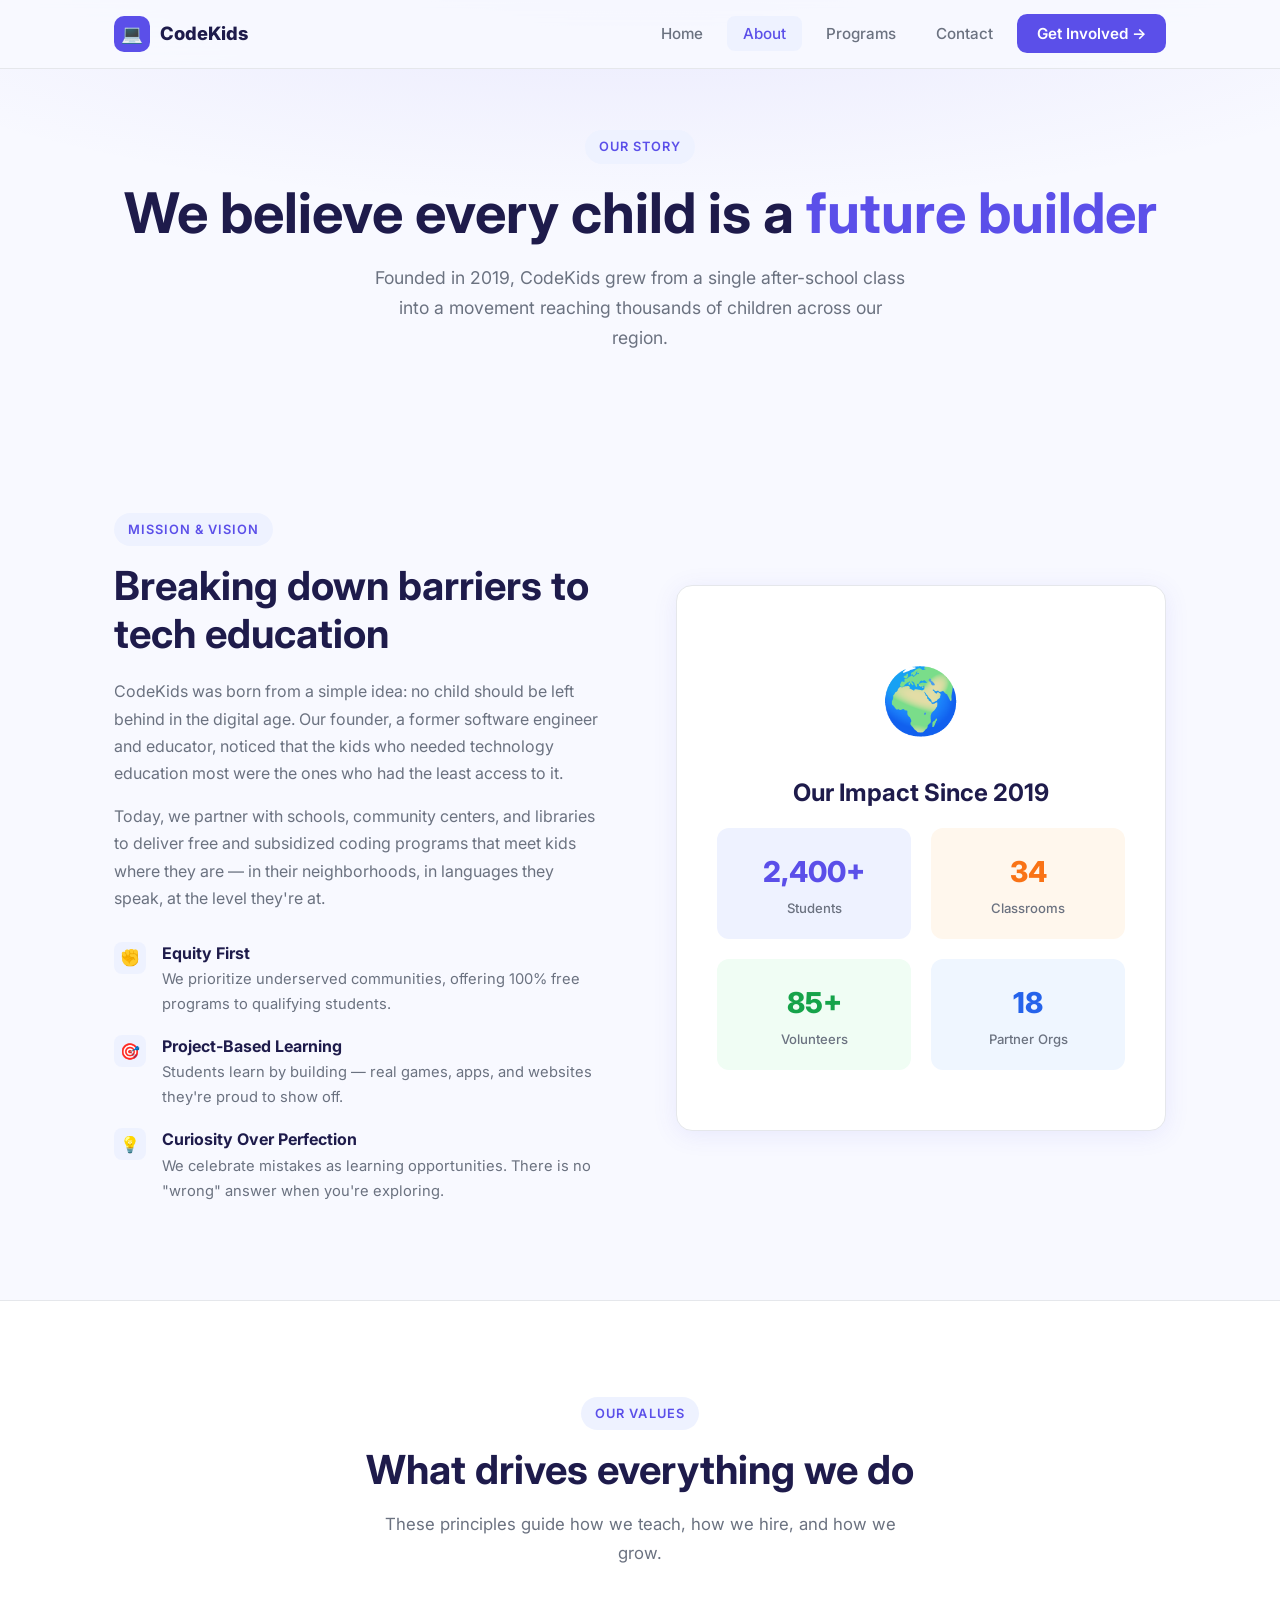
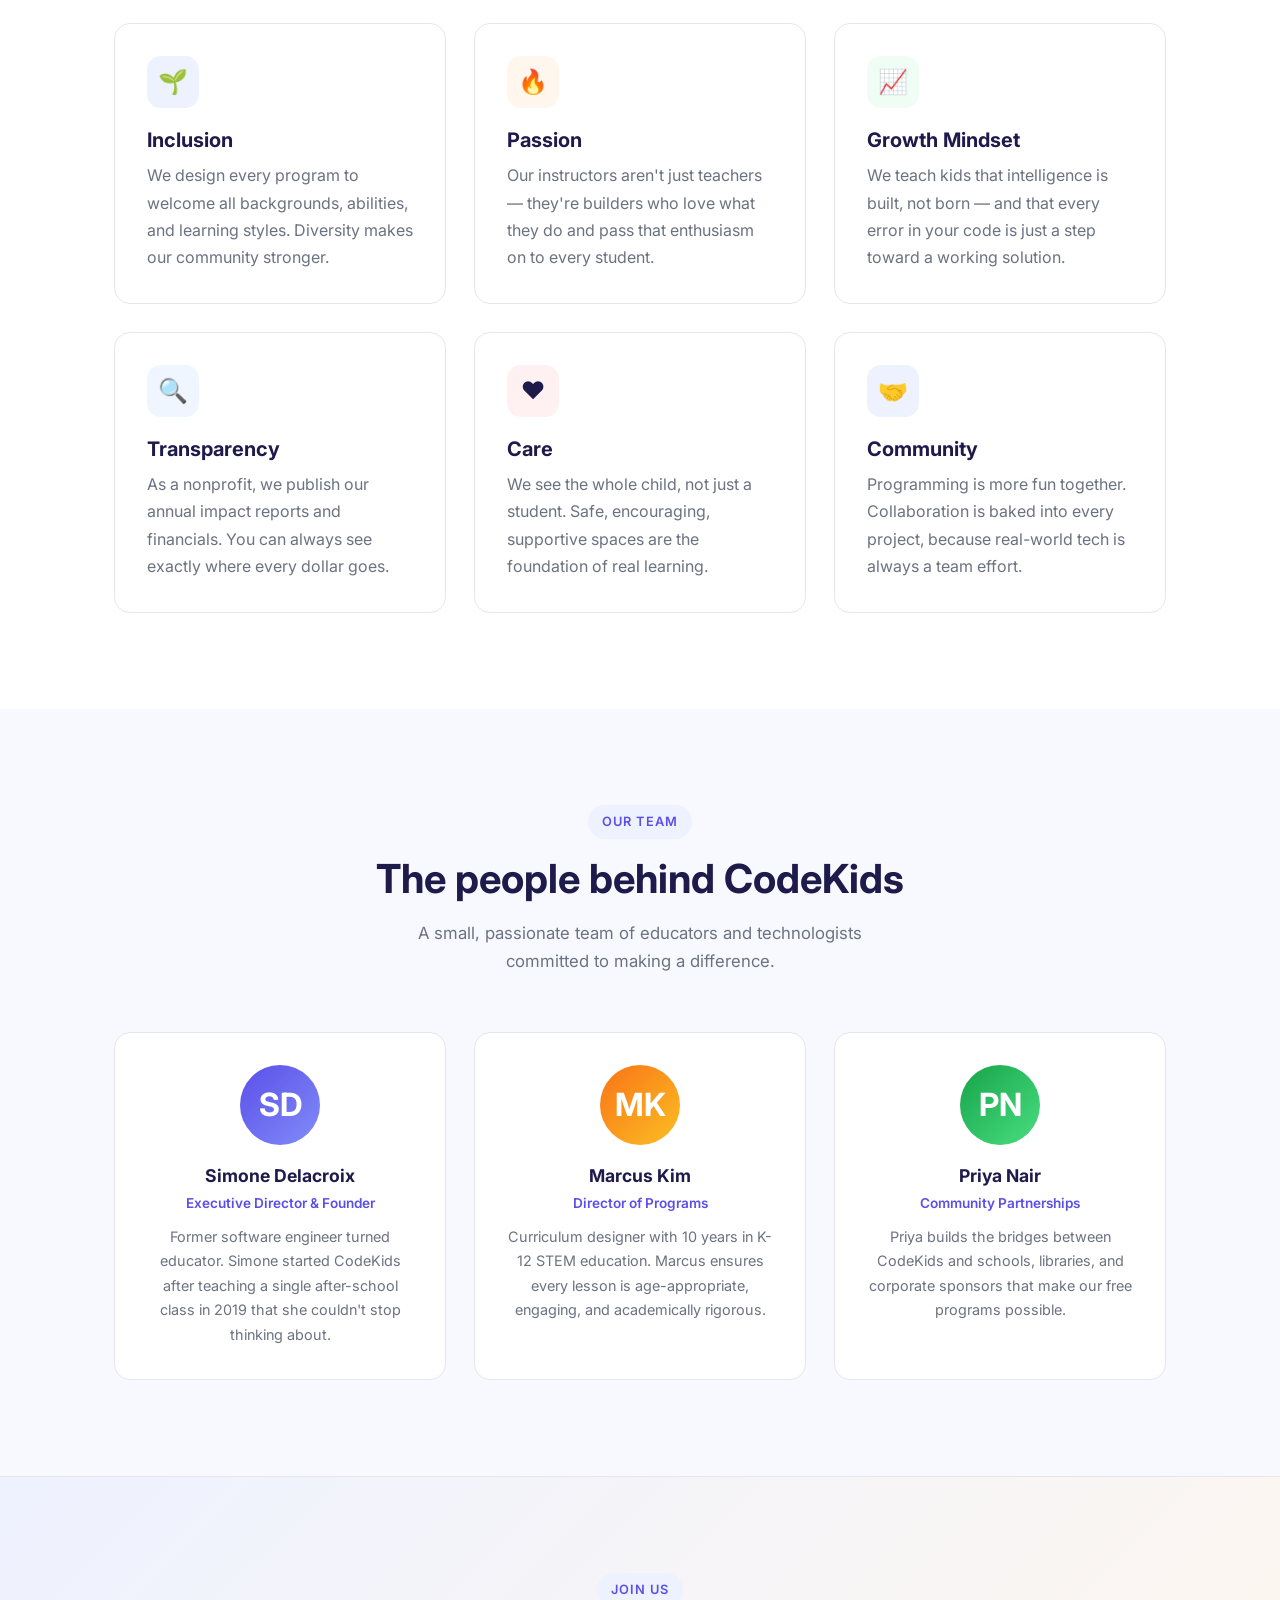
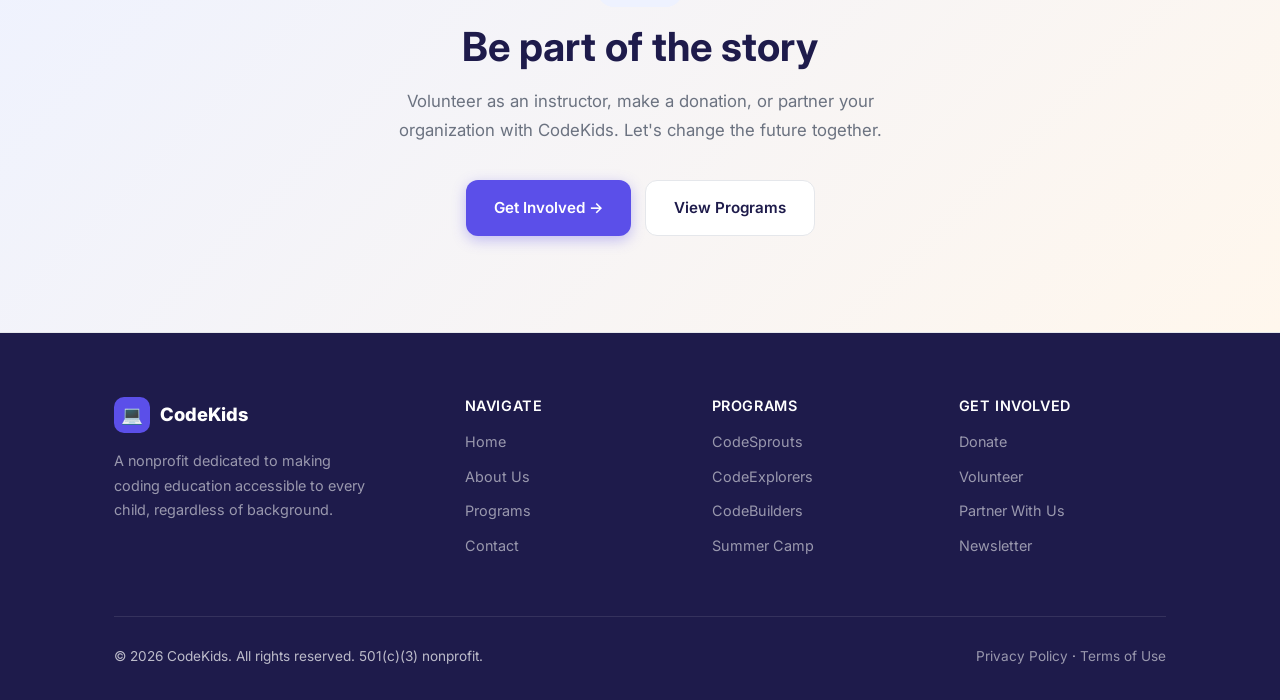
==== about.html @ 047ecfeb "basic site" ====
<!DOCTYPE html>
<html lang="en">
<head>
  <meta charset="UTF-8" />
  <meta name="viewport" content="width=device-width, initial-scale=1.0" />
  <title>About Us — CodeKids</title>
  <link rel="stylesheet" href="styles.css" />
  <link rel="preconnect" href="https://fonts.googleapis.com">
  <link href="https://fonts.googleapis.com/css2?family=Inter:wght@400;500;600;700;800&display=swap" rel="stylesheet">
</head>
<body>

  <!-- NAVBAR -->
  <nav id="navbar">
    <div class="container nav-inner">
      <a href="index.html" class="nav-logo">
        <div class="logo-icon">💻</div>
        CodeKids
      </a>
      <ul class="nav-links">
        <li><a href="index.html">Home</a></li>
        <li><a href="about.html" class="active">About</a></li>
        <li><a href="programs.html">Programs</a></li>
        <li><a href="contact.html">Contact</a></li>
        <li><a href="contact.html" class="nav-cta">Get Involved →</a></li>
      </ul>
      <div class="hamburger" id="hamburger" aria-label="Open menu">
        <span></span><span></span><span></span>
      </div>
    </div>
    <div class="mobile-menu" id="mobileMenu">
      <a href="index.html">Home</a>
      <a href="about.html">About</a>
      <a href="programs.html">Programs</a>
      <a href="contact.html">Contact</a>
      <a href="contact.html" class="nav-cta" style="margin-top:8px;">Get Involved →</a>
    </div>
  </nav>

  <!-- PAGE HERO -->
  <div class="page-hero">
    <div class="container">
      <span class="section-tag fade-in">Our Story</span>
      <h1 class="fade-in">We believe every child is a <span style="color:var(--primary)">future builder</span></h1>
      <p class="fade-in">Founded in 2019, CodeKids grew from a single after-school class into a movement reaching thousands of children across our region.</p>
    </div>
  </div>

  <!-- MISSION -->
  <section>
    <div class="container">
      <div class="mission-grid">
        <div class="mission-content fade-in">
          <span class="section-tag">Mission & Vision</span>
          <h2>Breaking down barriers to tech education</h2>
          <p>CodeKids was born from a simple idea: no child should be left behind in the digital age. Our founder, a former software engineer and educator, noticed that the kids who needed technology education most were the ones who had the least access to it.</p>
          <p>Today, we partner with schools, community centers, and libraries to deliver free and subsidized coding programs that meet kids where they are — in their neighborhoods, in languages they speak, at the level they're at.</p>
          <div class="value-list">
            <div class="value-item">
              <div class="value-dot">✊</div>
              <div>
                <strong>Equity First</strong>
                <p>We prioritize underserved communities, offering 100% free programs to qualifying students.</p>
              </div>
            </div>
            <div class="value-item">
              <div class="value-dot">🎯</div>
              <div>
                <strong>Project-Based Learning</strong>
                <p>Students learn by building — real games, apps, and websites they're proud to show off.</p>
              </div>
            </div>
            <div class="value-item">
              <div class="value-dot">💡</div>
              <div>
                <strong>Curiosity Over Perfection</strong>
                <p>We celebrate mistakes as learning opportunities. There is no "wrong" answer when you're exploring.</p>
              </div>
            </div>
          </div>
        </div>
        <div class="mission-visual fade-in">
          <div style="text-align:center; padding:20px 0;">
            <div style="font-size:4rem; margin-bottom:24px;">🌍</div>
            <h3 style="margin-bottom:20px; font-size:1.5rem;">Our Impact Since 2019</h3>
            <div style="display:grid; grid-template-columns:1fr 1fr; gap:20px; text-align:center;">
              <div style="background:var(--primary-light); border-radius:12px; padding:20px;">
                <div style="font-size:1.8rem; font-weight:800; color:var(--primary);">2,400+</div>
                <div style="font-size:0.82rem; color:var(--text-muted); font-weight:500;">Students</div>
              </div>
              <div style="background:var(--accent-light); border-radius:12px; padding:20px;">
                <div style="font-size:1.8rem; font-weight:800; color:var(--accent);">34</div>
                <div style="font-size:0.82rem; color:var(--text-muted); font-weight:500;">Classrooms</div>
              </div>
              <div style="background:#F0FDF4; border-radius:12px; padding:20px;">
                <div style="font-size:1.8rem; font-weight:800; color:#16A34A;">85+</div>
                <div style="font-size:0.82rem; color:var(--text-muted); font-weight:500;">Volunteers</div>
              </div>
              <div style="background:#EFF6FF; border-radius:12px; padding:20px;">
                <div style="font-size:1.8rem; font-weight:800; color:#2563EB;">18</div>
                <div style="font-size:0.82rem; color:var(--text-muted); font-weight:500;">Partner Orgs</div>
              </div>
            </div>
          </div>
        </div>
      </div>
    </div>
  </section>

  <!-- VALUES -->
  <section style="background: var(--white); border-top: 1px solid var(--border);">
    <div class="container">
      <div class="section-header fade-in">
        <span class="section-tag">Our Values</span>
        <h2>What drives everything we do</h2>
        <p>These principles guide how we teach, how we hire, and how we grow.</p>
      </div>
      <div class="grid-3">
        <div class="card fade-in">
          <div class="card-icon icon-purple">🌱</div>
          <h3>Inclusion</h3>
          <p>We design every program to welcome all backgrounds, abilities, and learning styles. Diversity makes our community stronger.</p>
        </div>
        <div class="card fade-in">
          <div class="card-icon icon-orange">🔥</div>
          <h3>Passion</h3>
          <p>Our instructors aren't just teachers — they're builders who love what they do and pass that enthusiasm on to every student.</p>
        </div>
        <div class="card fade-in">
          <div class="card-icon icon-green">📈</div>
          <h3>Growth Mindset</h3>
          <p>We teach kids that intelligence is built, not born — and that every error in your code is just a step toward a working solution.</p>
        </div>
        <div class="card fade-in">
          <div class="card-icon icon-blue">🔍</div>
          <h3>Transparency</h3>
          <p>As a nonprofit, we publish our annual impact reports and financials. You can always see exactly where every dollar goes.</p>
        </div>
        <div class="card fade-in">
          <div class="card-icon icon-pink">❤️</div>
          <h3>Care</h3>
          <p>We see the whole child, not just a student. Safe, encouraging, supportive spaces are the foundation of real learning.</p>
        </div>
        <div class="card fade-in">
          <div class="card-icon icon-purple">🤝</div>
          <h3>Community</h3>
          <p>Programming is more fun together. Collaboration is baked into every project, because real-world tech is always a team effort.</p>
        </div>
      </div>
    </div>
  </section>

  <!-- TEAM -->
  <section>
    <div class="container">
      <div class="section-header fade-in">
        <span class="section-tag">Our Team</span>
        <h2>The people behind CodeKids</h2>
        <p>A small, passionate team of educators and technologists committed to making a difference.</p>
      </div>
      <div class="team-grid">
        <div class="team-card fade-in">
          <div class="team-avatar" style="background: linear-gradient(135deg, #5B4FE9, #818CF8);">SD</div>
          <h3>Simone Delacroix</h3>
          <span class="role">Executive Director & Founder</span>
          <p>Former software engineer turned educator. Simone started CodeKids after teaching a single after-school class in 2019 that she couldn't stop thinking about.</p>
        </div>
        <div class="team-card fade-in">
          <div class="team-avatar" style="background: linear-gradient(135deg, #F97316, #FBBF24);">MK</div>
          <h3>Marcus Kim</h3>
          <span class="role">Director of Programs</span>
          <p>Curriculum designer with 10 years in K-12 STEM education. Marcus ensures every lesson is age-appropriate, engaging, and academically rigorous.</p>
        </div>
        <div class="team-card fade-in">
          <div class="team-avatar" style="background: linear-gradient(135deg, #16A34A, #4ADE80);">PN</div>
          <h3>Priya Nair</h3>
          <span class="role">Community Partnerships</span>
          <p>Priya builds the bridges between CodeKids and schools, libraries, and corporate sponsors that make our free programs possible.</p>
        </div>
      </div>
    </div>
  </section>

  <!-- CTA -->
  <section class="cta-section">
    <div class="container fade-in">
      <span class="section-tag">Join Us</span>
      <h2>Be part of the story</h2>
      <p>Volunteer as an instructor, make a donation, or partner your organization with CodeKids. Let's change the future together.</p>
      <div class="hero-actions">
        <a href="contact.html" class="btn btn-primary">Get Involved →</a>
        <a href="programs.html" class="btn btn-outline">View Programs</a>
      </div>
    </div>
  </section>

  <!-- FOOTER -->
  <footer>
    <div class="container">
      <div class="footer-grid">
        <div class="footer-brand">
          <div class="nav-logo">
            <div class="logo-icon">💻</div>
            CodeKids
          </div>
          <p>A nonprofit dedicated to making coding education accessible to every child, regardless of background.</p>
        </div>
        <div class="footer-col">
          <h4>Navigate</h4>
          <a href="index.html">Home</a>
          <a href="about.html">About Us</a>
          <a href="programs.html">Programs</a>
          <a href="contact.html">Contact</a>
        </div>
        <div class="footer-col">
          <h4>Programs</h4>
          <a href="programs.html">CodeSprouts</a>
          <a href="programs.html">CodeExplorers</a>
          <a href="programs.html">CodeBuilders</a>
          <a href="programs.html">Summer Camp</a>
        </div>
        <div class="footer-col">
          <h4>Get Involved</h4>
          <a href="contact.html">Donate</a>
          <a href="contact.html">Volunteer</a>
          <a href="contact.html">Partner With Us</a>
          <a href="contact.html">Newsletter</a>
        </div>
      </div>
      <div class="footer-bottom">
        <span>© 2026 CodeKids. All rights reserved. 501(c)(3) nonprofit.</span>
        <span><a href="#">Privacy Policy</a> · <a href="#">Terms of Use</a></span>
      </div>
    </div>
  </footer>

  <script src="script.js"></script>
</body>
</html>
---- styles.css ----
/* ===== RESET & BASE ===== */
*, *::before, *::after {
  box-sizing: border-box;
  margin: 0;
  padding: 0;
}

:root {
  --primary: #5B4FE9;
  --primary-dark: #4338CA;
  --primary-light: #EEF2FF;
  --accent: #F97316;
  --accent-light: #FFF7ED;
  --text: #1E1B4B;
  --text-muted: #6B7280;
  --bg: #F8F9FF;
  --white: #ffffff;
  --border: #E5E7EB;
  --shadow: 0 4px 24px rgba(91, 79, 233, 0.10);
  --shadow-hover: 0 8px 36px rgba(91, 79, 233, 0.18);
  --radius: 16px;
  --radius-sm: 8px;
  --transition: 0.25s ease;
}

html {
  scroll-behavior: smooth;
}

body {
  font-family: 'Inter', 'Segoe UI', system-ui, sans-serif;
  background: var(--bg);
  color: var(--text);
  line-height: 1.7;
  font-size: 16px;
}

a {
  color: inherit;
  text-decoration: none;
}

img {
  max-width: 100%;
  display: block;
}

ul {
  list-style: none;
}

/* ===== TYPOGRAPHY ===== */
h1, h2, h3, h4 {
  line-height: 1.2;
  font-weight: 700;
  color: var(--text);
}

h1 { font-size: clamp(2rem, 5vw, 3.5rem); }
h2 { font-size: clamp(1.6rem, 3.5vw, 2.5rem); }
h3 { font-size: 1.25rem; }

p { color: var(--text-muted); }

.section-tag {
  display: inline-block;
  background: var(--primary-light);
  color: var(--primary);
  font-size: 0.8rem;
  font-weight: 600;
  letter-spacing: 0.08em;
  text-transform: uppercase;
  padding: 6px 14px;
  border-radius: 100px;
  margin-bottom: 16px;
}

/* ===== LAYOUT ===== */
.container {
  max-width: 1100px;
  margin: 0 auto;
  padding: 0 24px;
}

section {
  padding: 96px 0;
}

/* ===== NAVBAR ===== */
nav {
  position: fixed;
  top: 0;
  left: 0;
  right: 0;
  z-index: 1000;
  background: rgba(248, 249, 255, 0.85);
  backdrop-filter: blur(16px);
  border-bottom: 1px solid var(--border);
  transition: background var(--transition), box-shadow var(--transition);
}

nav.scrolled {
  background: rgba(255, 255, 255, 0.96);
  box-shadow: 0 2px 16px rgba(0,0,0,0.07);
}

.nav-inner {
  display: flex;
  align-items: center;
  justify-content: space-between;
  height: 68px;
}

.nav-logo {
  display: flex;
  align-items: center;
  gap: 10px;
  font-weight: 800;
  font-size: 1.15rem;
  color: var(--text);
}

.nav-logo .logo-icon {
  width: 36px;
  height: 36px;
  background: var(--primary);
  border-radius: 10px;
  display: flex;
  align-items: center;
  justify-content: center;
  font-size: 1.1rem;
}

.nav-links {
  display: flex;
  align-items: center;
  gap: 8px;
}

.nav-links a {
  padding: 8px 16px;
  border-radius: 8px;
  font-weight: 500;
  font-size: 0.95rem;
  color: var(--text-muted);
  transition: color var(--transition), background var(--transition);
}

.nav-links a:hover,
.nav-links a.active {
  color: var(--primary);
  background: var(--primary-light);
}

.nav-cta {
  background: var(--primary) !important;
  color: var(--white) !important;
  padding: 10px 20px !important;
  border-radius: 10px !important;
  font-weight: 600 !important;
  transition: background var(--transition), transform var(--transition), box-shadow var(--transition) !important;
}

.nav-cta:hover {
  background: var(--primary-dark) !important;
  transform: translateY(-1px);
  box-shadow: 0 4px 14px rgba(91, 79, 233, 0.35) !important;
}

/* Hamburger */
.hamburger {
  display: none;
  flex-direction: column;
  gap: 5px;
  cursor: pointer;
  padding: 8px;
  border-radius: 8px;
  transition: background var(--transition);
}

.hamburger:hover { background: var(--primary-light); }

.hamburger span {
  display: block;
  width: 22px;
  height: 2px;
  background: var(--text);
  border-radius: 2px;
  transition: all var(--transition);
}

.hamburger.open span:nth-child(1) { transform: translateY(7px) rotate(45deg); }
.hamburger.open span:nth-child(2) { opacity: 0; }
.hamburger.open span:nth-child(3) { transform: translateY(-7px) rotate(-45deg); }

/* Mobile menu */
.mobile-menu {
  display: none;
  flex-direction: column;
  gap: 4px;
  padding: 12px 24px 20px;
  border-top: 1px solid var(--border);
  background: var(--white);
}

.mobile-menu.open { display: flex; }

.mobile-menu a {
  padding: 12px 16px;
  border-radius: 8px;
  font-weight: 500;
  color: var(--text-muted);
  transition: color var(--transition), background var(--transition);
}

.mobile-menu a:hover { color: var(--primary); background: var(--primary-light); }

/* ===== HERO ===== */
.hero {
  padding-top: 140px;
  padding-bottom: 96px;
  text-align: center;
  position: relative;
  overflow: hidden;
}

.hero::before {
  content: '';
  position: absolute;
  inset: 0;
  background: radial-gradient(ellipse 80% 60% at 50% -10%, rgba(91, 79, 233, 0.12), transparent);
  pointer-events: none;
}

.hero-badge {
  display: inline-flex;
  align-items: center;
  gap: 8px;
  background: var(--primary-light);
  color: var(--primary);
  font-size: 0.85rem;
  font-weight: 600;
  padding: 8px 16px;
  border-radius: 100px;
  margin-bottom: 28px;
  border: 1px solid rgba(91, 79, 233, 0.18);
}

.hero h1 {
  max-width: 780px;
  margin: 0 auto 24px;
}

.hero h1 span {
  color: var(--primary);
  position: relative;
}

.hero p {
  max-width: 560px;
  margin: 0 auto 40px;
  font-size: 1.15rem;
}

.hero-actions {
  display: flex;
  gap: 14px;
  justify-content: center;
  flex-wrap: wrap;
}

.hero-image {
  margin-top: 72px;
  background: var(--white);
  border-radius: 24px;
  box-shadow: var(--shadow);
  border: 1px solid var(--border);
  padding: 32px;
  max-width: 800px;
  margin-left: auto;
  margin-right: auto;
}

.code-window {
  background: #1E1B4B;
  border-radius: 12px;
  overflow: hidden;
}

.code-window-bar {
  display: flex;
  align-items: center;
  gap: 8px;
  padding: 12px 16px;
  background: #2D2A5E;
}

.code-window-bar span {
  width: 12px;
  height: 12px;
  border-radius: 50%;
}

.dot-red   { background: #FF5F57; }
.dot-yellow { background: #FEBC2E; }
.dot-green  { background: #28C840; }

.code-body {
  padding: 24px;
  font-family: 'Fira Code', 'Cascadia Code', monospace;
  font-size: 0.9rem;
  line-height: 1.8;
  text-align: left;
  color: #A5B4FC;
}

.code-body .kw   { color: #F97316; }
.code-body .fn   { color: #60CDFF; }
.code-body .str  { color: #86EFAC; }
.code-body .cmt  { color: #6B7280; font-style: italic; }
.code-body .num  { color: #F0ABFC; }

/* ===== BUTTONS ===== */
.btn {
  display: inline-flex;
  align-items: center;
  gap: 8px;
  padding: 14px 28px;
  border-radius: 12px;
  font-weight: 600;
  font-size: 0.95rem;
  cursor: pointer;
  transition: all var(--transition);
  border: none;
}

.btn-primary {
  background: var(--primary);
  color: var(--white);
  box-shadow: 0 4px 14px rgba(91, 79, 233, 0.35);
}

.btn-primary:hover {
  background: var(--primary-dark);
  transform: translateY(-2px);
  box-shadow: 0 6px 20px rgba(91, 79, 233, 0.45);
}

.btn-outline {
  background: var(--white);
  color: var(--text);
  border: 1.5px solid var(--border);
}

.btn-outline:hover {
  border-color: var(--primary);
  color: var(--primary);
  transform: translateY(-2px);
}

.btn-accent {
  background: var(--accent);
  color: var(--white);
  box-shadow: 0 4px 14px rgba(249, 115, 22, 0.35);
}

.btn-accent:hover {
  background: #ea6c0e;
  transform: translateY(-2px);
}

/* ===== STATS ===== */
.stats {
  padding: 48px 0;
  background: var(--white);
  border-top: 1px solid var(--border);
  border-bottom: 1px solid var(--border);
}

.stats-grid {
  display: grid;
  grid-template-columns: repeat(4, 1fr);
  gap: 24px;
  text-align: center;
}

.stat-item h3 {
  font-size: 2.2rem;
  color: var(--primary);
  margin-bottom: 6px;
}

.stat-item p {
  font-size: 0.9rem;
  font-weight: 500;
  color: var(--text-muted);
}

/* ===== CARDS ===== */
.card {
  background: var(--white);
  border-radius: var(--radius);
  border: 1px solid var(--border);
  padding: 32px;
  transition: transform var(--transition), box-shadow var(--transition);
}

.card:hover {
  transform: translateY(-6px);
  box-shadow: var(--shadow-hover);
}

.card-icon {
  width: 52px;
  height: 52px;
  border-radius: 14px;
  display: flex;
  align-items: center;
  justify-content: center;
  font-size: 1.5rem;
  margin-bottom: 20px;
}

.icon-purple { background: var(--primary-light); }
.icon-orange { background: var(--accent-light); }
.icon-green  { background: #F0FDF4; }
.icon-blue   { background: #EFF6FF; }
.icon-pink   { background: #FFF1F2; }

.card h3 { margin-bottom: 10px; }

/* ===== SECTION HEADERS ===== */
.section-header {
  text-align: center;
  margin-bottom: 56px;
}

.section-header h2 { margin-bottom: 16px; }
.section-header p {
  max-width: 520px;
  margin: 0 auto;
  font-size: 1.05rem;
}

/* ===== GRID LAYOUTS ===== */
.grid-3 {
  display: grid;
  grid-template-columns: repeat(3, 1fr);
  gap: 28px;
}

.grid-2 {
  display: grid;
  grid-template-columns: repeat(2, 1fr);
  gap: 28px;
}

/* ===== PROGRAMS PREVIEW ===== */
.program-card {
  background: var(--white);
  border-radius: var(--radius);
  border: 1px solid var(--border);
  overflow: hidden;
  transition: transform var(--transition), box-shadow var(--transition);
}

.program-card:hover {
  transform: translateY(-6px);
  box-shadow: var(--shadow-hover);
}

.program-card-header {
  padding: 28px 28px 0;
  display: flex;
  align-items: center;
  gap: 16px;
}

.program-card-body {
  padding: 20px 28px 28px;
}

.program-card-body h3 { margin-bottom: 8px; }

.age-badge {
  display: inline-block;
  background: var(--primary-light);
  color: var(--primary);
  font-size: 0.78rem;
  font-weight: 600;
  padding: 4px 12px;
  border-radius: 100px;
  margin-top: 16px;
}

/* ===== TESTIMONIALS ===== */
.testimonials { background: var(--primary); }
.testimonials .section-tag {
  background: rgba(255,255,255,0.15);
  color: #fff;
}
.testimonials .section-header h2,
.testimonials .section-header p { color: #fff; }
.testimonials .section-header p { color: rgba(255,255,255,0.7); }

.testimonial-card {
  background: rgba(255,255,255,0.1);
  border-radius: var(--radius);
  border: 1px solid rgba(255,255,255,0.15);
  padding: 32px;
  backdrop-filter: blur(8px);
}

.testimonial-stars {
  color: #FBBF24;
  font-size: 1rem;
  margin-bottom: 16px;
  letter-spacing: 2px;
}

.testimonial-card p {
  color: rgba(255,255,255,0.85);
  font-size: 1rem;
  font-style: italic;
  margin-bottom: 20px;
}

.testimonial-author {
  display: flex;
  align-items: center;
  gap: 12px;
}

.avatar {
  width: 44px;
  height: 44px;
  border-radius: 50%;
  display: flex;
  align-items: center;
  justify-content: center;
  font-weight: 700;
  font-size: 0.9rem;
  color: var(--white);
}

.testimonial-author-info strong {
  display: block;
  color: var(--white);
  font-size: 0.95rem;
}

.testimonial-author-info span {
  color: rgba(255,255,255,0.6);
  font-size: 0.82rem;
}

/* ===== CTA SECTION ===== */
.cta-section {
  background: linear-gradient(135deg, #EEF2FF 0%, #FFF7ED 100%);
  border-top: 1px solid var(--border);
  border-bottom: 1px solid var(--border);
  text-align: center;
}

.cta-section h2 { margin-bottom: 16px; }
.cta-section p { margin-bottom: 36px; font-size: 1.05rem; max-width: 500px; margin-left: auto; margin-right: auto; }

/* ===== PAGE HERO (inner pages) ===== */
.page-hero {
  padding-top: 130px;
  padding-bottom: 64px;
  text-align: center;
  position: relative;
  overflow: hidden;
}

.page-hero::before {
  content: '';
  position: absolute;
  inset: 0;
  background: radial-gradient(ellipse 70% 60% at 50% -10%, rgba(91, 79, 233, 0.1), transparent);
  pointer-events: none;
}

.page-hero h1 { margin-bottom: 16px; }
.page-hero p { max-width: 540px; margin: 0 auto; font-size: 1.1rem; }

/* ===== ABOUT PAGE ===== */
.mission-grid {
  display: grid;
  grid-template-columns: 1fr 1fr;
  gap: 72px;
  align-items: center;
}

.mission-content h2 { margin-bottom: 20px; }
.mission-content p { margin-bottom: 16px; }

.mission-visual {
  background: var(--white);
  border-radius: var(--radius);
  border: 1px solid var(--border);
  padding: 40px;
  box-shadow: var(--shadow);
}

.value-list { margin-top: 28px; display: flex; flex-direction: column; gap: 16px; }

.value-item {
  display: flex;
  gap: 16px;
  align-items: flex-start;
}

.value-dot {
  width: 32px;
  height: 32px;
  background: var(--primary-light);
  color: var(--primary);
  border-radius: 8px;
  display: flex;
  align-items: center;
  justify-content: center;
  font-size: 1rem;
  flex-shrink: 0;
  margin-top: 2px;
}

.value-item p { margin: 0; font-size: 0.92rem; }

.team-grid {
  display: grid;
  grid-template-columns: repeat(3, 1fr);
  gap: 28px;
}

.team-card {
  background: var(--white);
  border-radius: var(--radius);
  border: 1px solid var(--border);
  padding: 32px;
  text-align: center;
  transition: transform var(--transition), box-shadow var(--transition);
}

.team-card:hover {
  transform: translateY(-6px);
  box-shadow: var(--shadow-hover);
}

.team-avatar {
  width: 80px;
  height: 80px;
  border-radius: 50%;
  margin: 0 auto 20px;
  display: flex;
  align-items: center;
  justify-content: center;
  font-size: 2rem;
  font-weight: 700;
  color: var(--white);
}

.team-card h3 { font-size: 1.1rem; margin-bottom: 6px; }
.team-card .role {
  color: var(--primary);
  font-size: 0.85rem;
  font-weight: 600;
  margin-bottom: 10px;
  display: block;
}
.team-card p { font-size: 0.9rem; }

/* ===== PROGRAMS PAGE ===== */
.programs-grid {
  display: grid;
  grid-template-columns: repeat(2, 1fr);
  gap: 28px;
}

.full-program-card {
  background: var(--white);
  border-radius: var(--radius);
  border: 1px solid var(--border);
  padding: 36px;
  transition: transform var(--transition), box-shadow var(--transition);
}

.full-program-card:hover {
  transform: translateY(-4px);
  box-shadow: var(--shadow-hover);
}

.full-program-card .program-top {
  display: flex;
  align-items: center;
  gap: 16px;
  margin-bottom: 20px;
}

.full-program-card h3 { font-size: 1.3rem; margin-bottom: 10px; }

.program-meta {
  display: flex;
  gap: 12px;
  flex-wrap: wrap;
  margin-top: 20px;
}

.meta-badge {
  display: inline-flex;
  align-items: center;
  gap: 6px;
  background: var(--bg);
  border: 1px solid var(--border);
  font-size: 0.8rem;
  font-weight: 500;
  padding: 5px 12px;
  border-radius: 8px;
  color: var(--text-muted);
}

.skills-list {
  margin-top: 20px;
  display: flex;
  flex-wrap: wrap;
  gap: 8px;
}

.skill-tag {
  background: var(--primary-light);
  color: var(--primary);
  font-size: 0.78rem;
  font-weight: 600;
  padding: 4px 12px;
  border-radius: 6px;
}

/* ===== CONTACT PAGE ===== */
.contact-grid {
  display: grid;
  grid-template-columns: 1fr 1.5fr;
  gap: 56px;
  align-items: start;
}

.contact-info h2 { margin-bottom: 16px; }
.contact-info > p { margin-bottom: 36px; }

.contact-item {
  display: flex;
  gap: 16px;
  margin-bottom: 24px;
  align-items: flex-start;
}

.contact-icon {
  width: 44px;
  height: 44px;
  background: var(--primary-light);
  color: var(--primary);
  border-radius: 12px;
  display: flex;
  align-items: center;
  justify-content: center;
  font-size: 1.1rem;
  flex-shrink: 0;
}

.contact-item strong {
  display: block;
  font-size: 0.9rem;
  margin-bottom: 3px;
}

.contact-item span {
  color: var(--text-muted);
  font-size: 0.9rem;
}

/* Form */
.contact-form-wrap {
  background: var(--white);
  border-radius: var(--radius);
  border: 1px solid var(--border);
  padding: 40px;
  box-shadow: var(--shadow);
}

.contact-form-wrap h3 { margin-bottom: 28px; }

.form-group {
  margin-bottom: 20px;
}

.form-group label {
  display: block;
  font-weight: 600;
  font-size: 0.88rem;
  color: var(--text);
  margin-bottom: 8px;
}

.form-group input,
.form-group select,
.form-group textarea {
  width: 100%;
  padding: 12px 16px;
  border: 1.5px solid var(--border);
  border-radius: 10px;
  font-size: 0.95rem;
  font-family: inherit;
  color: var(--text);
  background: var(--bg);
  transition: border-color var(--transition), box-shadow var(--transition);
  outline: none;
}

.form-group input:focus,
.form-group select:focus,
.form-group textarea:focus {
  border-color: var(--primary);
  box-shadow: 0 0 0 3px rgba(91, 79, 233, 0.12);
  background: var(--white);
}

.form-group textarea {
  resize: vertical;
  min-height: 130px;
}

.form-row {
  display: grid;
  grid-template-columns: 1fr 1fr;
  gap: 16px;
}

.form-success {
  display: none;
  text-align: center;
  padding: 32px;
}

.form-success .success-icon {
  font-size: 3rem;
  margin-bottom: 16px;
}

.form-success h3 { color: var(--text); margin-bottom: 10px; }

/* ===== FOOTER ===== */
footer {
  background: var(--text);
  color: rgba(255,255,255,0.7);
  padding: 64px 0 32px;
}

.footer-grid {
  display: grid;
  grid-template-columns: 1.5fr 1fr 1fr 1fr;
  gap: 40px;
  margin-bottom: 48px;
}

.footer-brand .nav-logo {
  color: var(--white);
  margin-bottom: 16px;
}

.footer-brand p {
  color: rgba(255,255,255,0.55);
  font-size: 0.9rem;
  max-width: 260px;
}

.footer-col h4 {
  color: var(--white);
  font-size: 0.9rem;
  font-weight: 600;
  margin-bottom: 16px;
  letter-spacing: 0.04em;
  text-transform: uppercase;
}

.footer-col a {
  display: block;
  color: rgba(255,255,255,0.55);
  font-size: 0.9rem;
  margin-bottom: 10px;
  transition: color var(--transition);
}

.footer-col a:hover { color: white; }

.footer-bottom {
  border-top: 1px solid rgba(255,255,255,0.1);
  padding-top: 28px;
  display: flex;
  justify-content: space-between;
  align-items: center;
  font-size: 0.85rem;
}

.footer-bottom a { color: rgba(255,255,255,0.55); }
.footer-bottom a:hover { color: white; }

/* ===== ANIMATIONS ===== */
.fade-in {
  opacity: 0;
  transform: translateY(28px);
  transition: opacity 0.6s ease, transform 0.6s ease;
}

.fade-in.visible {
  opacity: 1;
  transform: translateY(0);
}

/* ===== RESPONSIVE ===== */
@media (max-width: 900px) {
  .grid-3, .stats-grid, .team-grid { grid-template-columns: repeat(2, 1fr); }
  .programs-grid { grid-template-columns: 1fr; }
  .footer-grid { grid-template-columns: 1fr 1fr; }
  .mission-grid { grid-template-columns: 1fr; gap: 40px; }
  .contact-grid { grid-template-columns: 1fr; gap: 40px; }
}

@media (max-width: 640px) {
  .nav-links { display: none; }
  .hamburger { display: flex; }
  .grid-3, .grid-2, .stats-grid, .team-grid { grid-template-columns: 1fr; }
  .footer-grid { grid-template-columns: 1fr; }
  .form-row { grid-template-columns: 1fr; }
  section { padding: 64px 0; }
}
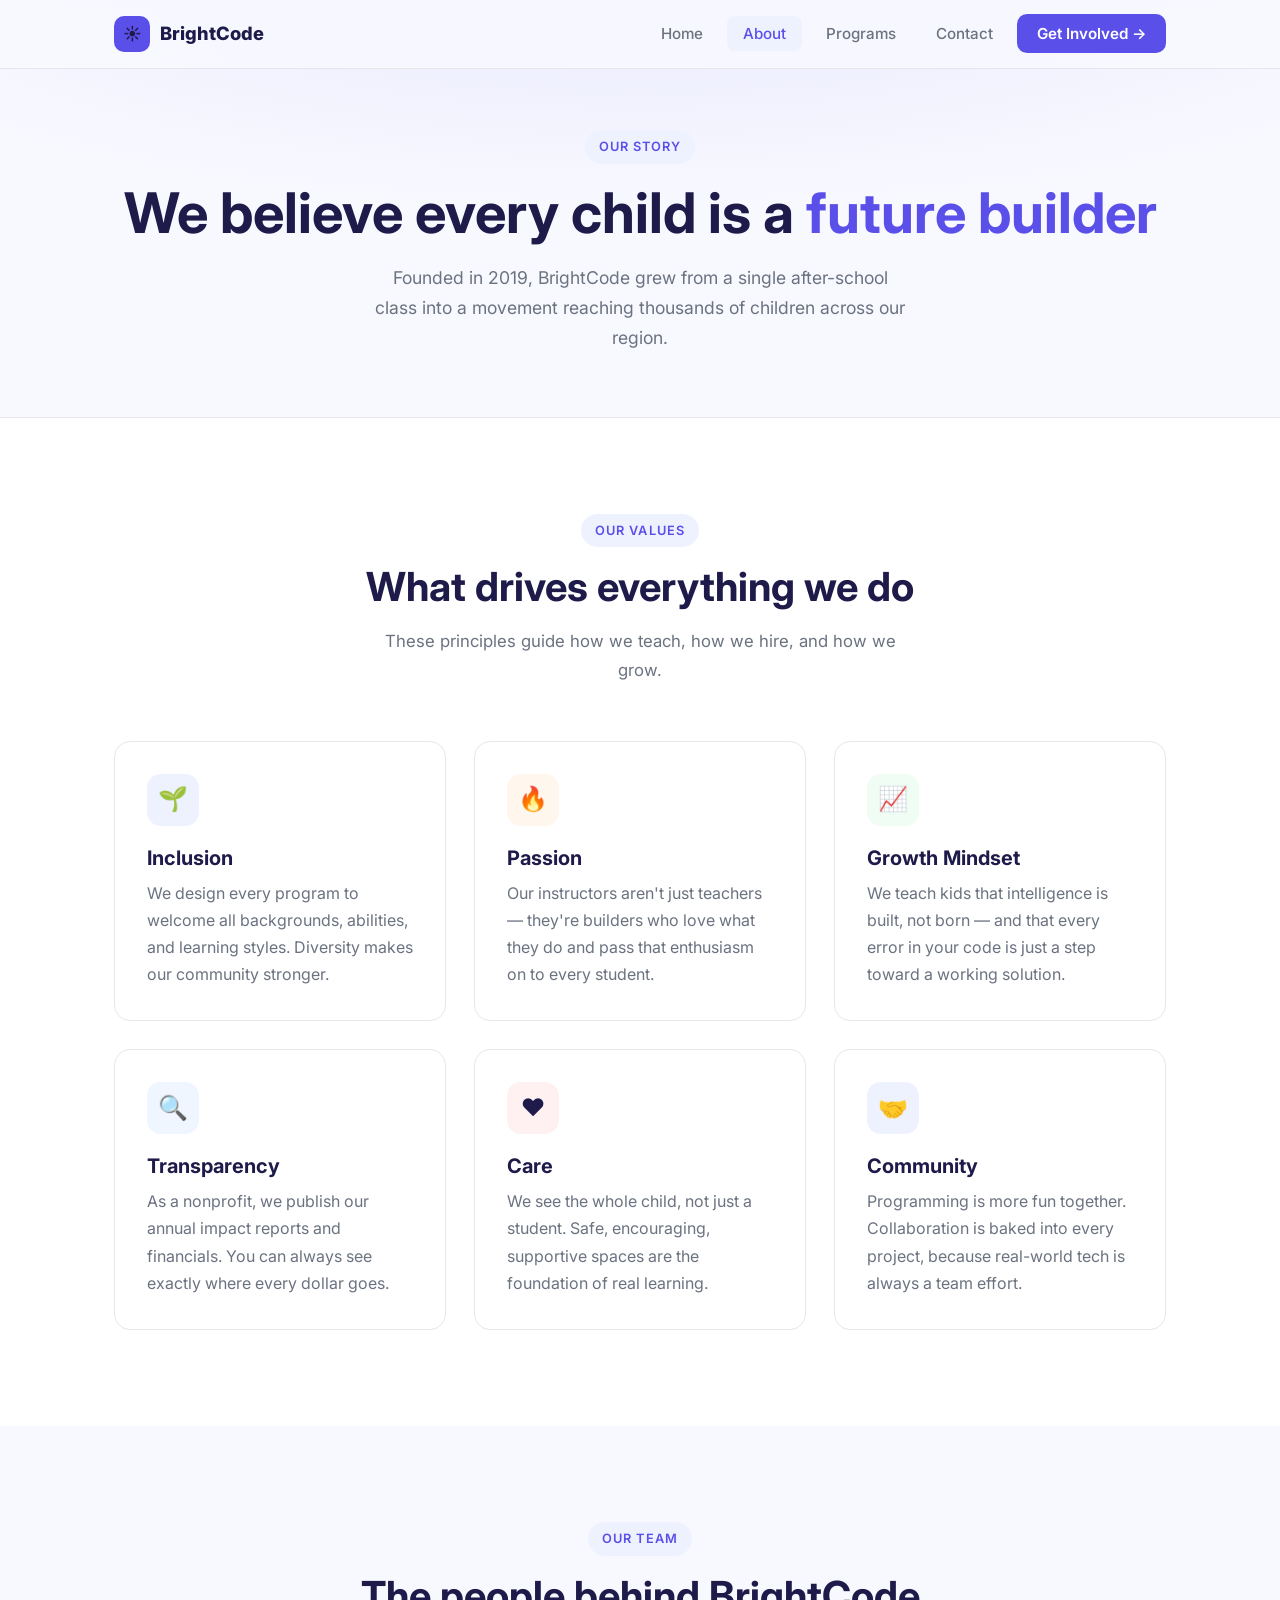
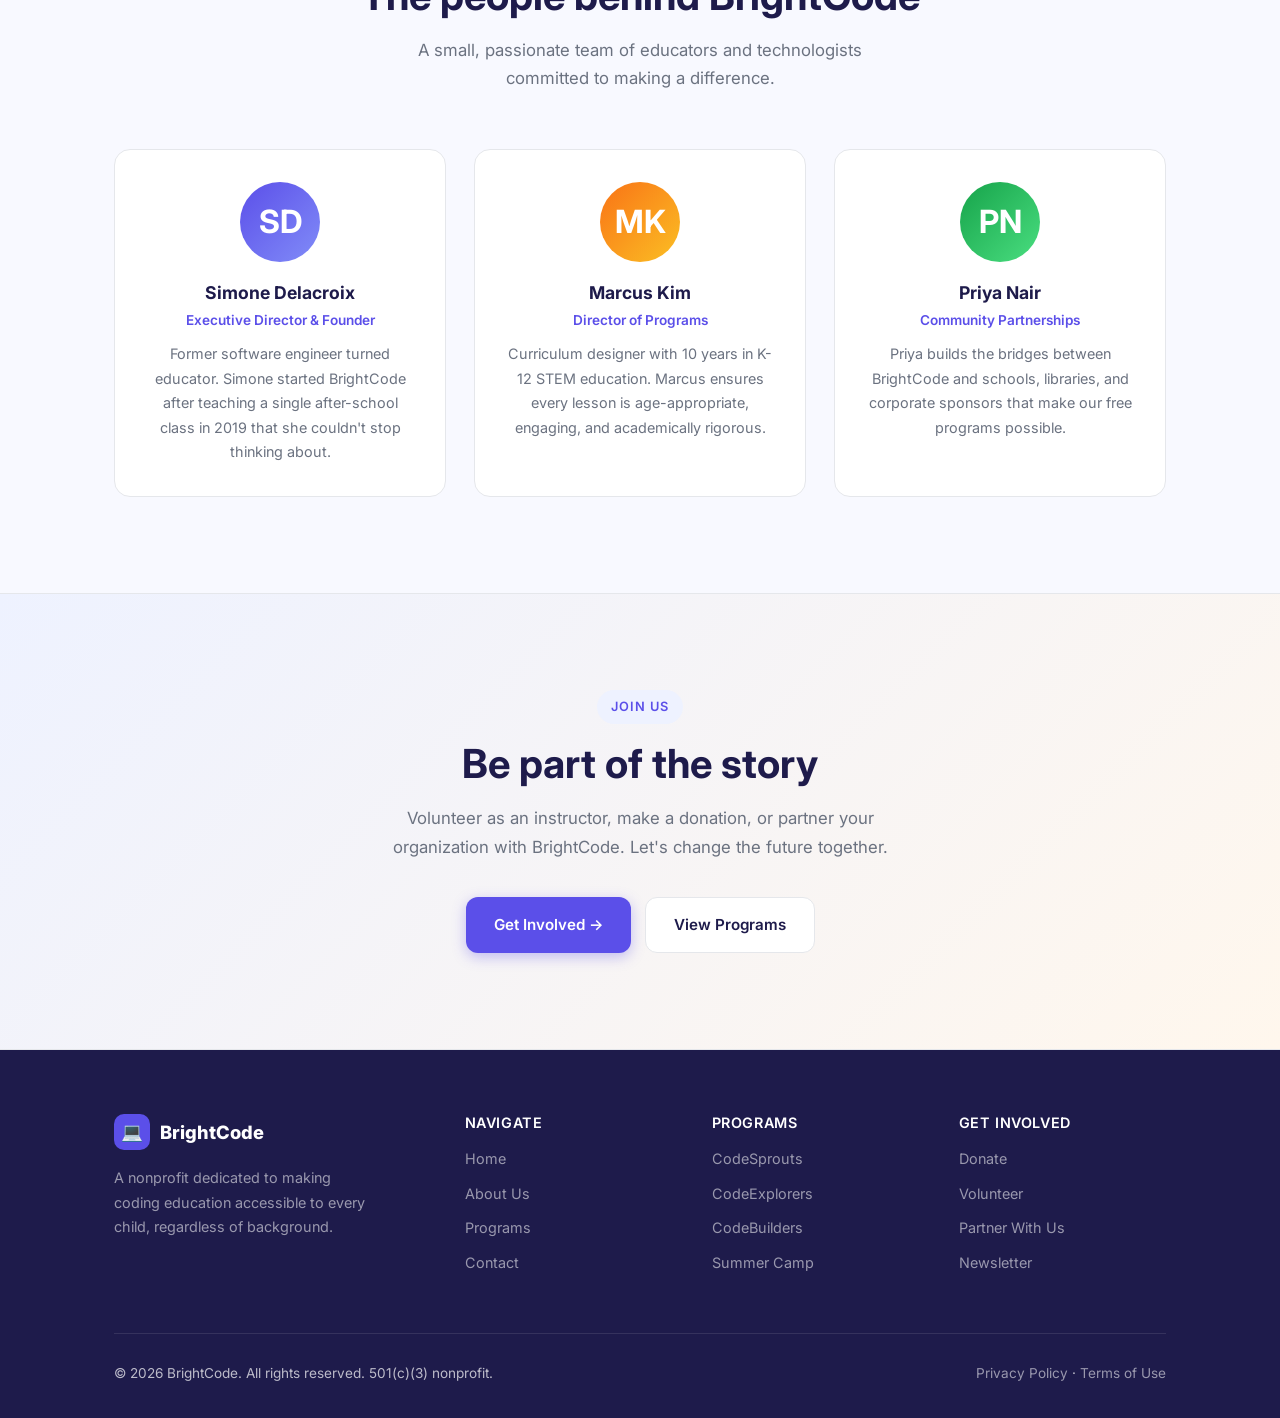
==== commit 350cef08: "added header and changed branding" ====
--- a/about.html
+++ b/about.html
@@ -3,109 +3,24 @@
 <head>
   <meta charset="UTF-8" />
   <meta name="viewport" content="width=device-width, initial-scale=1.0" />
-  <title>About Us — CodeKids</title>
+  <title>About Us — BrightCode</title>
   <link rel="stylesheet" href="styles.css" />
   <link rel="preconnect" href="https://fonts.googleapis.com">
   <link href="https://fonts.googleapis.com/css2?family=Inter:wght@400;500;600;700;800&display=swap" rel="stylesheet">
 </head>
 <body>
 
-  <!-- NAVBAR -->
-  <nav id="navbar">
-    <div class="container nav-inner">
-      <a href="index.html" class="nav-logo">
-        <div class="logo-icon">💻</div>
-        CodeKids
-      </a>
-      <ul class="nav-links">
-        <li><a href="index.html">Home</a></li>
-        <li><a href="about.html" class="active">About</a></li>
-        <li><a href="programs.html">Programs</a></li>
-        <li><a href="contact.html">Contact</a></li>
-        <li><a href="contact.html" class="nav-cta">Get Involved →</a></li>
-      </ul>
-      <div class="hamburger" id="hamburger" aria-label="Open menu">
-        <span></span><span></span><span></span>
-      </div>
-    </div>
-    <div class="mobile-menu" id="mobileMenu">
-      <a href="index.html">Home</a>
-      <a href="about.html">About</a>
-      <a href="programs.html">Programs</a>
-      <a href="contact.html">Contact</a>
-      <a href="contact.html" class="nav-cta" style="margin-top:8px;">Get Involved →</a>
-    </div>
-  </nav>
+  <!-- SHARED NAVBAR -->
+  <div id="site-header"></div>
 
   <!-- PAGE HERO -->
   <div class="page-hero">
     <div class="container">
       <span class="section-tag fade-in">Our Story</span>
       <h1 class="fade-in">We believe every child is a <span style="color:var(--primary)">future builder</span></h1>
-      <p class="fade-in">Founded in 2019, CodeKids grew from a single after-school class into a movement reaching thousands of children across our region.</p>
+      <p class="fade-in">Founded in 2019, BrightCode grew from a single after-school class into a movement reaching thousands of children across our region.</p>
     </div>
   </div>
-
-  <!-- MISSION -->
-  <section>
-    <div class="container">
-      <div class="mission-grid">
-        <div class="mission-content fade-in">
-          <span class="section-tag">Mission & Vision</span>
-          <h2>Breaking down barriers to tech education</h2>
-          <p>CodeKids was born from a simple idea: no child should be left behind in the digital age. Our founder, a former software engineer and educator, noticed that the kids who needed technology education most were the ones who had the least access to it.</p>
-          <p>Today, we partner with schools, community centers, and libraries to deliver free and subsidized coding programs that meet kids where they are — in their neighborhoods, in languages they speak, at the level they're at.</p>
-          <div class="value-list">
-            <div class="value-item">
-              <div class="value-dot">✊</div>
-              <div>
-                <strong>Equity First</strong>
-                <p>We prioritize underserved communities, offering 100% free programs to qualifying students.</p>
-              </div>
-            </div>
-            <div class="value-item">
-              <div class="value-dot">🎯</div>
-              <div>
-                <strong>Project-Based Learning</strong>
-                <p>Students learn by building — real games, apps, and websites they're proud to show off.</p>
-              </div>
-            </div>
-            <div class="value-item">
-              <div class="value-dot">💡</div>
-              <div>
-                <strong>Curiosity Over Perfection</strong>
-                <p>We celebrate mistakes as learning opportunities. There is no "wrong" answer when you're exploring.</p>
-              </div>
-            </div>
-          </div>
-        </div>
-        <div class="mission-visual fade-in">
-          <div style="text-align:center; padding:20px 0;">
-            <div style="font-size:4rem; margin-bottom:24px;">🌍</div>
-            <h3 style="margin-bottom:20px; font-size:1.5rem;">Our Impact Since 2019</h3>
-            <div style="display:grid; grid-template-columns:1fr 1fr; gap:20px; text-align:center;">
-              <div style="background:var(--primary-light); border-radius:12px; padding:20px;">
-                <div style="font-size:1.8rem; font-weight:800; color:var(--primary);">2,400+</div>
-                <div style="font-size:0.82rem; color:var(--text-muted); font-weight:500;">Students</div>
-              </div>
-              <div style="background:var(--accent-light); border-radius:12px; padding:20px;">
-                <div style="font-size:1.8rem; font-weight:800; color:var(--accent);">34</div>
-                <div style="font-size:0.82rem; color:var(--text-muted); font-weight:500;">Classrooms</div>
-              </div>
-              <div style="background:#F0FDF4; border-radius:12px; padding:20px;">
-                <div style="font-size:1.8rem; font-weight:800; color:#16A34A;">85+</div>
-                <div style="font-size:0.82rem; color:var(--text-muted); font-weight:500;">Volunteers</div>
-              </div>
-              <div style="background:#EFF6FF; border-radius:12px; padding:20px;">
-                <div style="font-size:1.8rem; font-weight:800; color:#2563EB;">18</div>
-                <div style="font-size:0.82rem; color:var(--text-muted); font-weight:500;">Partner Orgs</div>
-              </div>
-            </div>
-          </div>
-        </div>
-      </div>
-    </div>
-  </section>
 
   <!-- VALUES -->
   <section style="background: var(--white); border-top: 1px solid var(--border);">
@@ -155,7 +70,7 @@
     <div class="container">
       <div class="section-header fade-in">
         <span class="section-tag">Our Team</span>
-        <h2>The people behind CodeKids</h2>
+        <h2>The people behind BrightCode</h2>
         <p>A small, passionate team of educators and technologists committed to making a difference.</p>
       </div>
       <div class="team-grid">
@@ -163,7 +78,7 @@
           <div class="team-avatar" style="background: linear-gradient(135deg, #5B4FE9, #818CF8);">SD</div>
           <h3>Simone Delacroix</h3>
           <span class="role">Executive Director & Founder</span>
-          <p>Former software engineer turned educator. Simone started CodeKids after teaching a single after-school class in 2019 that she couldn't stop thinking about.</p>
+          <p>Former software engineer turned educator. Simone started BrightCode after teaching a single after-school class in 2019 that she couldn't stop thinking about.</p>
         </div>
         <div class="team-card fade-in">
           <div class="team-avatar" style="background: linear-gradient(135deg, #F97316, #FBBF24);">MK</div>
@@ -175,7 +90,7 @@
           <div class="team-avatar" style="background: linear-gradient(135deg, #16A34A, #4ADE80);">PN</div>
           <h3>Priya Nair</h3>
           <span class="role">Community Partnerships</span>
-          <p>Priya builds the bridges between CodeKids and schools, libraries, and corporate sponsors that make our free programs possible.</p>
+          <p>Priya builds the bridges between BrightCode and schools, libraries, and corporate sponsors that make our free programs possible.</p>
         </div>
       </div>
     </div>
@@ -186,7 +101,7 @@
     <div class="container fade-in">
       <span class="section-tag">Join Us</span>
       <h2>Be part of the story</h2>
-      <p>Volunteer as an instructor, make a donation, or partner your organization with CodeKids. Let's change the future together.</p>
+      <p>Volunteer as an instructor, make a donation, or partner your organization with BrightCode. Let's change the future together.</p>
       <div class="hero-actions">
         <a href="contact.html" class="btn btn-primary">Get Involved →</a>
         <a href="programs.html" class="btn btn-outline">View Programs</a>
@@ -201,7 +116,7 @@
         <div class="footer-brand">
           <div class="nav-logo">
             <div class="logo-icon">💻</div>
-            CodeKids
+            BrightCode
           </div>
           <p>A nonprofit dedicated to making coding education accessible to every child, regardless of background.</p>
         </div>
@@ -228,7 +143,7 @@
         </div>
       </div>
       <div class="footer-bottom">
-        <span>© 2026 CodeKids. All rights reserved. 501(c)(3) nonprofit.</span>
+        <span>© 2026 BrightCode. All rights reserved. 501(c)(3) nonprofit.</span>
         <span><a href="#">Privacy Policy</a> · <a href="#">Terms of Use</a></span>
       </div>
     </div>
--- a/styles.css
+++ b/styles.css
@@ -213,7 +213,8 @@
   transition: color var(--transition), background var(--transition);
 }
 
-.mobile-menu a:hover { color: var(--primary); background: var(--primary-light); }
+.mobile-menu a:hover,
+.mobile-menu a.active { color: var(--primary); background: var(--primary-light); }
 
 /* ===== HERO ===== */
 .hero {
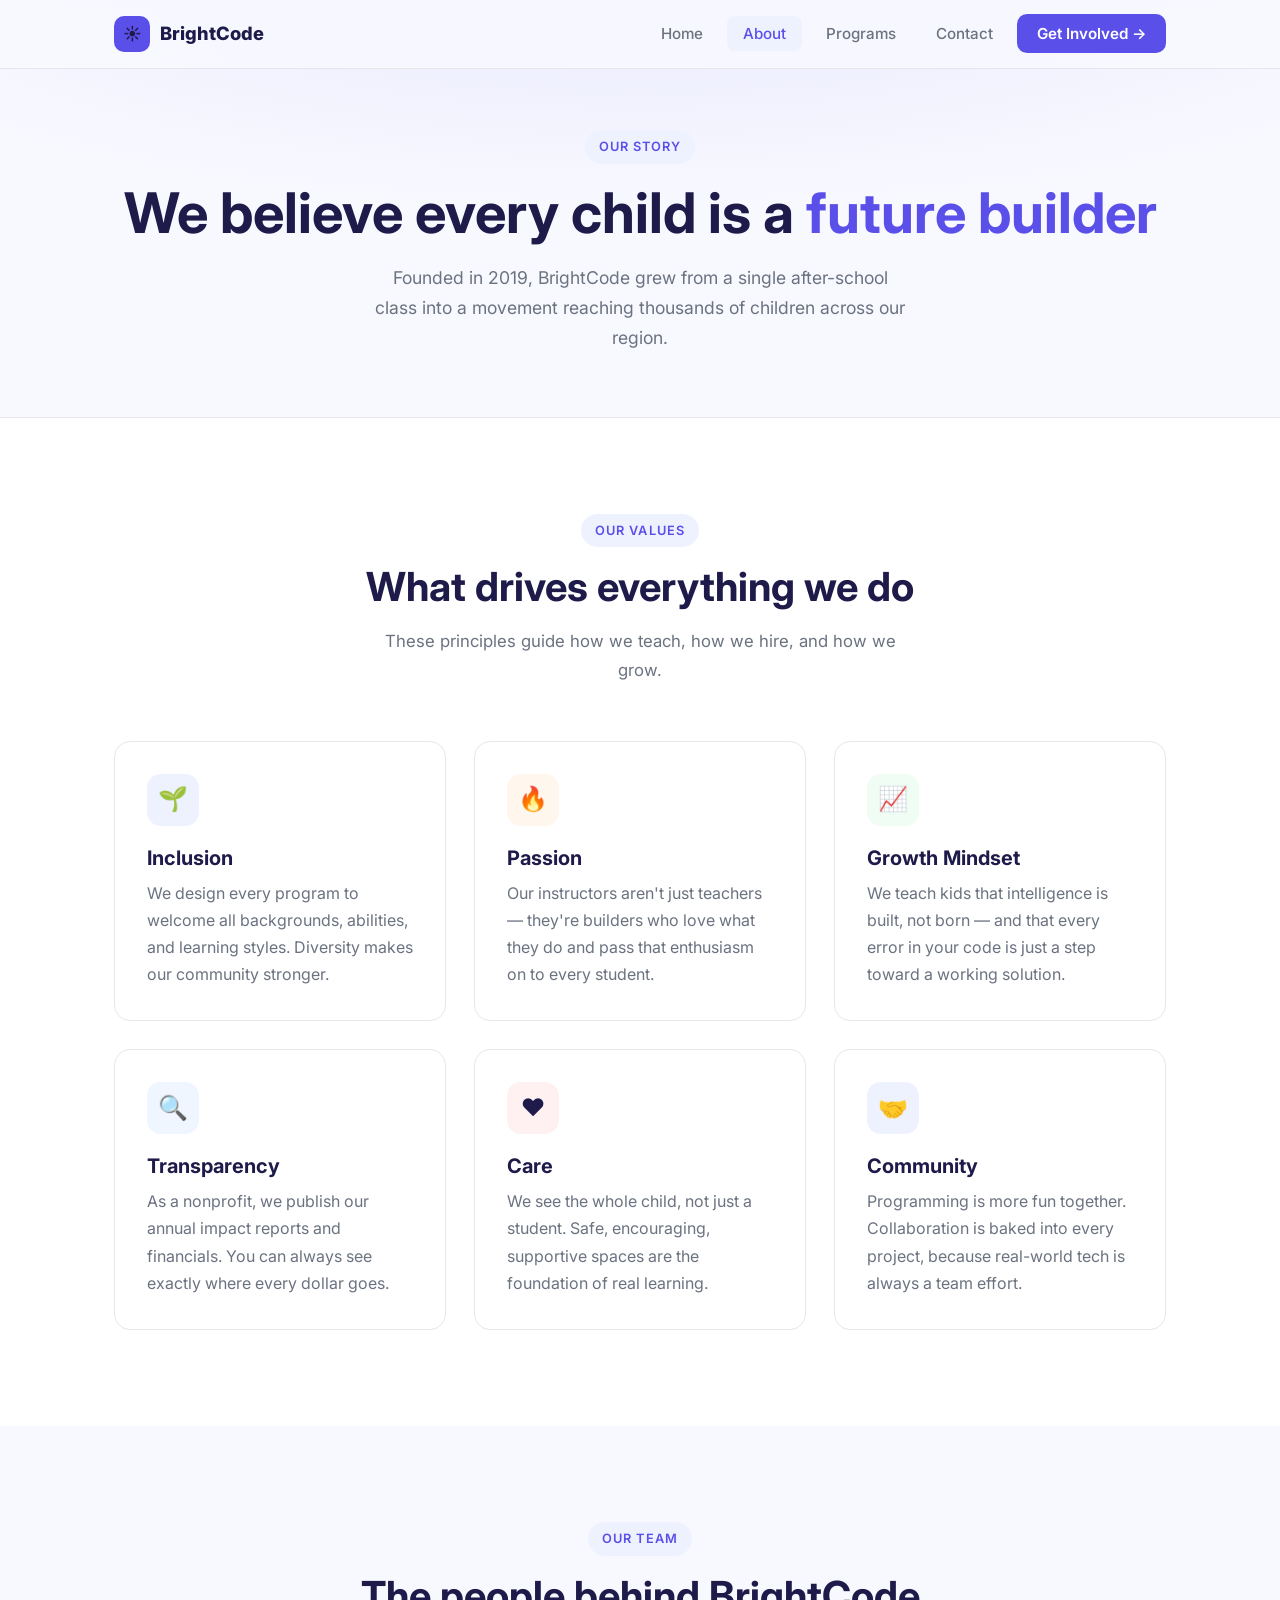
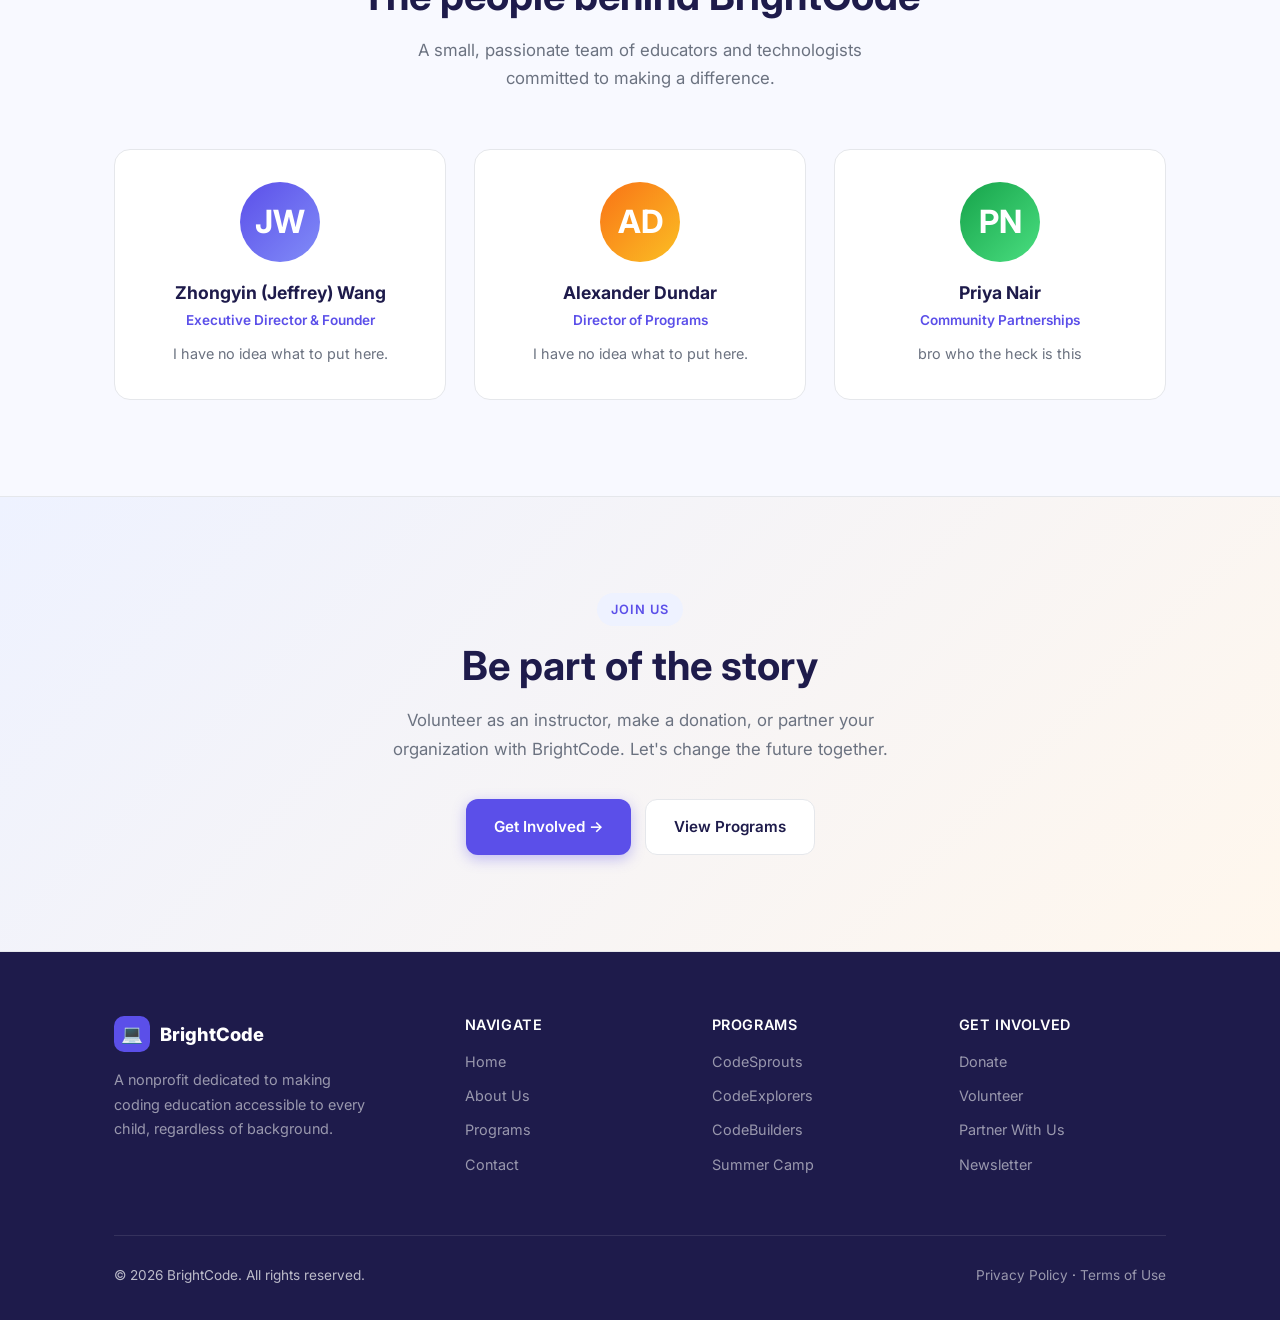
==== commit e284f044: "changed front page, added program info and placeholders, revamped footer to be shared" ====
--- a/about.html
+++ b/about.html
@@ -75,22 +75,22 @@
       </div>
       <div class="team-grid">
         <div class="team-card fade-in">
-          <div class="team-avatar" style="background: linear-gradient(135deg, #5B4FE9, #818CF8);">SD</div>
-          <h3>Simone Delacroix</h3>
+          <div class="team-avatar" style="background: linear-gradient(135deg, #5B4FE9, #818CF8);">JW</div>
+          <h3>Zhongyin (Jeffrey) Wang</h3>
           <span class="role">Executive Director & Founder</span>
-          <p>Former software engineer turned educator. Simone started BrightCode after teaching a single after-school class in 2019 that she couldn't stop thinking about.</p>
+          <p>I have no idea what to put here.</p>
         </div>
         <div class="team-card fade-in">
-          <div class="team-avatar" style="background: linear-gradient(135deg, #F97316, #FBBF24);">MK</div>
-          <h3>Marcus Kim</h3>
+          <div class="team-avatar" style="background: linear-gradient(135deg, #F97316, #FBBF24);">AD</div>
+          <h3>Alexander Dundar</h3>
           <span class="role">Director of Programs</span>
-          <p>Curriculum designer with 10 years in K-12 STEM education. Marcus ensures every lesson is age-appropriate, engaging, and academically rigorous.</p>
+          <p>I have no idea what to put here.</p>
         </div>
         <div class="team-card fade-in">
           <div class="team-avatar" style="background: linear-gradient(135deg, #16A34A, #4ADE80);">PN</div>
           <h3>Priya Nair</h3>
           <span class="role">Community Partnerships</span>
-          <p>Priya builds the bridges between BrightCode and schools, libraries, and corporate sponsors that make our free programs possible.</p>
+          <p>bro who the heck is this</p>
         </div>
       </div>
     </div>
@@ -109,45 +109,8 @@
     </div>
   </section>
 
-  <!-- FOOTER -->
-  <footer>
-    <div class="container">
-      <div class="footer-grid">
-        <div class="footer-brand">
-          <div class="nav-logo">
-            <div class="logo-icon">💻</div>
-            BrightCode
-          </div>
-          <p>A nonprofit dedicated to making coding education accessible to every child, regardless of background.</p>
-        </div>
-        <div class="footer-col">
-          <h4>Navigate</h4>
-          <a href="index.html">Home</a>
-          <a href="about.html">About Us</a>
-          <a href="programs.html">Programs</a>
-          <a href="contact.html">Contact</a>
-        </div>
-        <div class="footer-col">
-          <h4>Programs</h4>
-          <a href="programs.html">CodeSprouts</a>
-          <a href="programs.html">CodeExplorers</a>
-          <a href="programs.html">CodeBuilders</a>
-          <a href="programs.html">Summer Camp</a>
-        </div>
-        <div class="footer-col">
-          <h4>Get Involved</h4>
-          <a href="contact.html">Donate</a>
-          <a href="contact.html">Volunteer</a>
-          <a href="contact.html">Partner With Us</a>
-          <a href="contact.html">Newsletter</a>
-        </div>
-      </div>
-      <div class="footer-bottom">
-        <span>© 2026 BrightCode. All rights reserved. 501(c)(3) nonprofit.</span>
-        <span><a href="#">Privacy Policy</a> · <a href="#">Terms of Use</a></span>
-      </div>
-    </div>
-  </footer>
+  <!-- SHARED FOOTER -->
+  <div id="site-footer"></div>
 
   <script src="script.js"></script>
 </body>
--- a/styles.css
+++ b/styles.css
@@ -321,6 +321,18 @@
 .code-body .cmt  { color: #6B7280; font-style: italic; }
 .code-body .num  { color: #F0ABFC; }
 
+.hero-video-wrap {
+  background: #0B102A;
+}
+
+.hero-video {
+  width: 100%;
+  aspect-ratio: 16 / 9;
+  object-fit: cover;
+  display: block;
+  background: #0B102A;
+}
+
 /* ===== BUTTONS ===== */
 .btn {
   display: inline-flex;
@@ -735,6 +747,17 @@
   font-weight: 600;
   padding: 4px 12px;
   border-radius: 6px;
+}
+
+.program-actions {
+  margin-top: 22px;
+  display: flex;
+  gap: 10px;
+  flex-wrap: wrap;
+}
+
+.program-actions .btn {
+  padding: 10px 18px;
 }
 
 /* ===== CONTACT PAGE ===== */
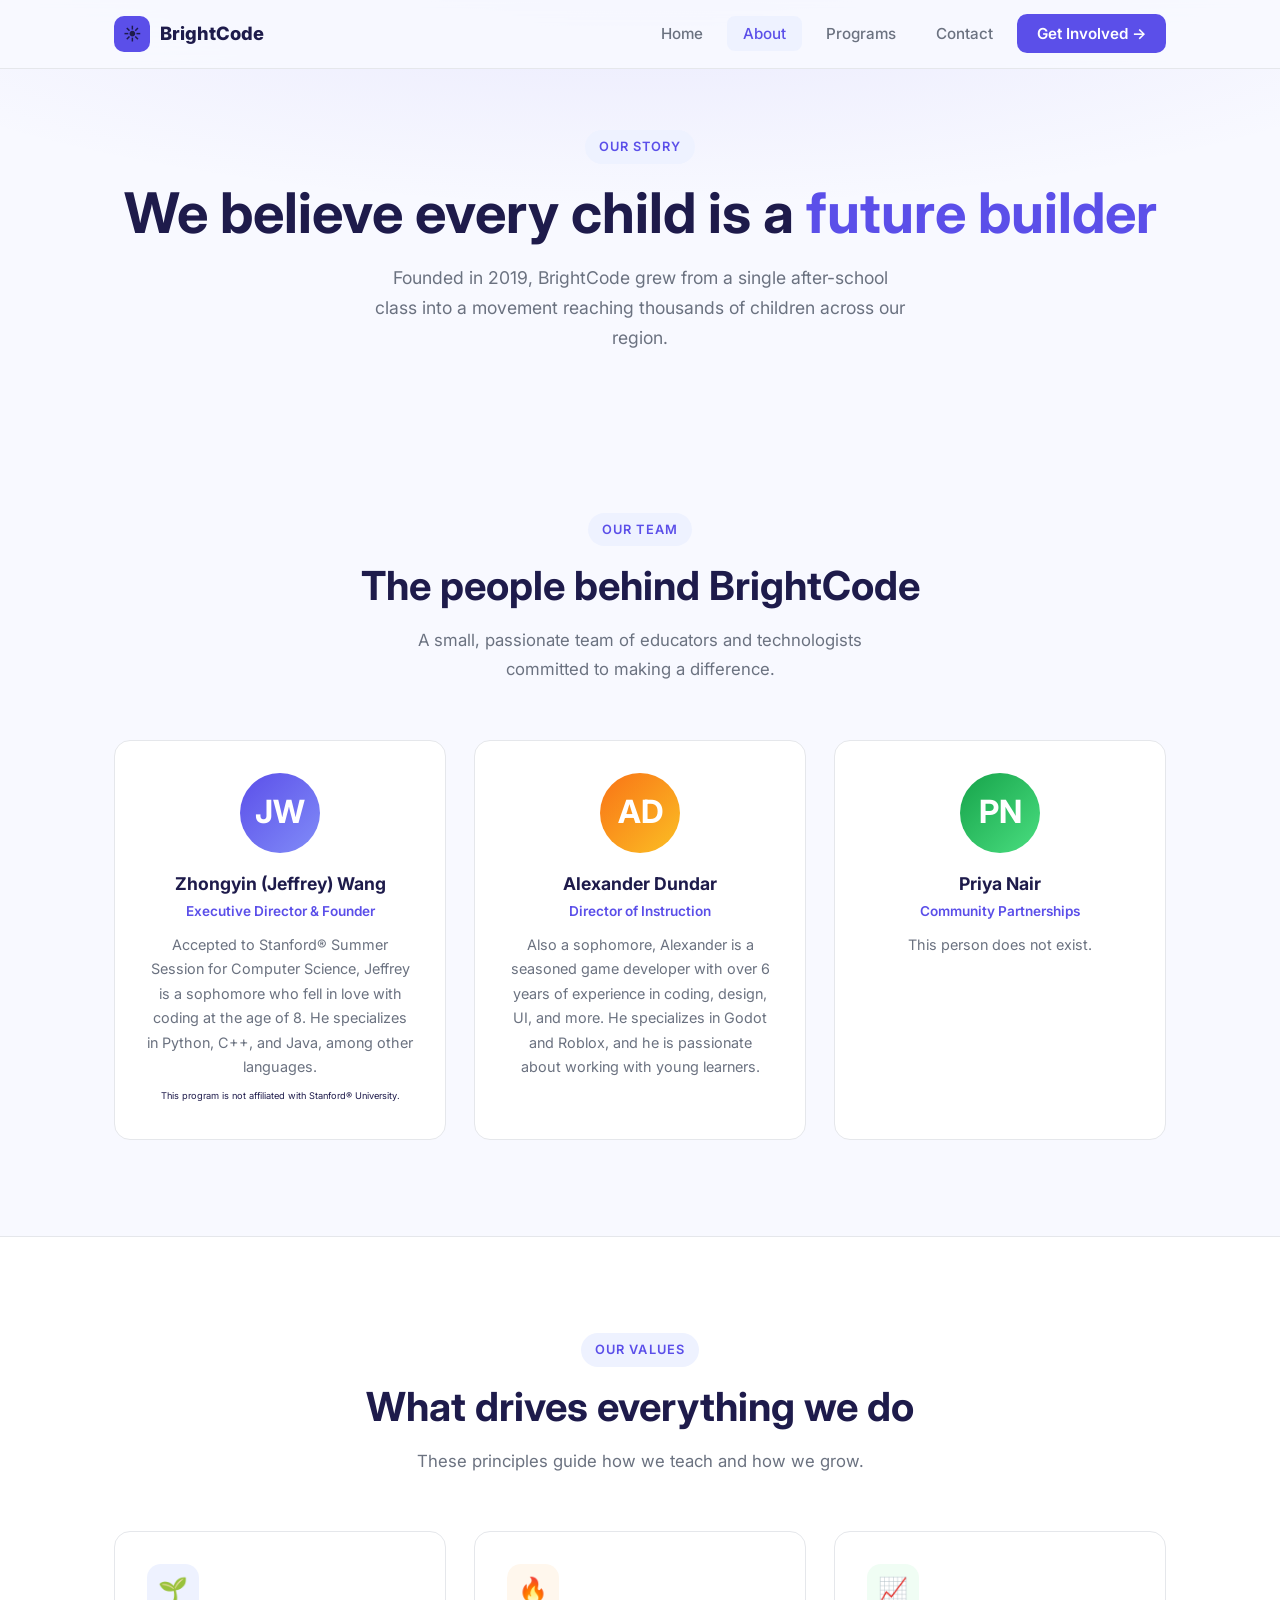
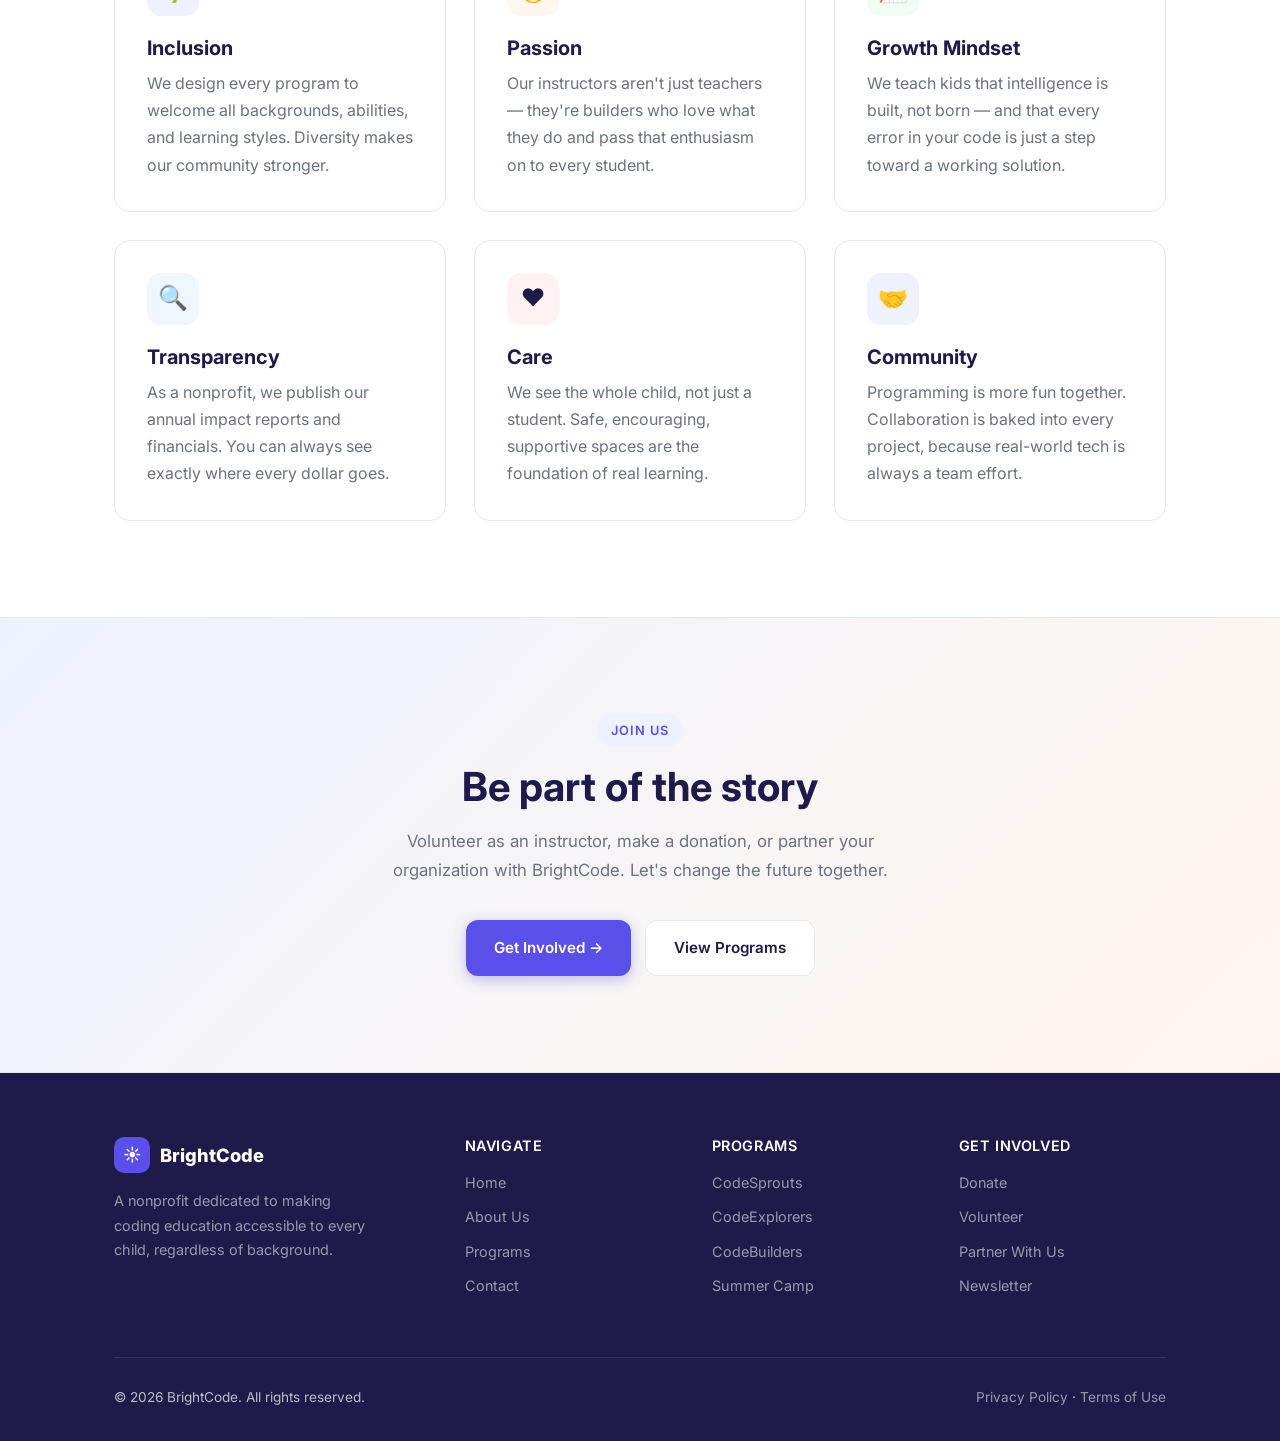
==== commit 6fd1bfbf: "about changes to people" ====
--- a/about.html
+++ b/about.html
@@ -22,13 +22,45 @@
     </div>
   </div>
 
+  <!-- TEAM -->
+  <section>
+    <div class="container">
+      <div class="section-header fade-in">
+        <span class="section-tag">Our Team</span>
+        <h2>The people behind BrightCode</h2>
+        <p>A small, passionate team of educators and technologists committed to making a difference.</p>
+      </div>
+      <div class="team-grid">
+        <div class="team-card fade-in">
+          <div class="team-avatar" style="background: linear-gradient(135deg, #5B4FE9, #818CF8);">JW</div>
+          <h3>Zhongyin (Jeffrey) Wang</h3>
+          <span class="role">Executive Director & Founder</span>
+          <p>Accepted to Stanford® Summer Session for Computer Science, Jeffrey is a sophomore who fell in love with coding at the age of 8. He specializes in Python, C++, and Java, among other languages.</p>
+          <small><small><small>This program is not affiliated with Stanford® University.</small></small></small>
+        </div>
+        <div class="team-card fade-in">
+          <div class="team-avatar" style="background: linear-gradient(135deg, #F97316, #FBBF24);">AD</div>
+          <h3>Alexander Dundar</h3>
+          <span class="role">Director of Instruction</span>
+          <p>Also a sophomore, Alexander is a seasoned game developer with over 6 years of experience in coding, design, UI, and more. He specializes in Godot and Roblox, and he is passionate about working with young learners.</p>
+        </div>
+        <div class="team-card fade-in">
+          <div class="team-avatar" style="background: linear-gradient(135deg, #16A34A, #4ADE80);">PN</div>
+          <h3>Priya Nair</h3>
+          <span class="role">Community Partnerships</span>
+          <p>This person does not exist.</p>
+        </div>
+      </div>
+    </div>
+  </section>
+
   <!-- VALUES -->
   <section style="background: var(--white); border-top: 1px solid var(--border);">
     <div class="container">
       <div class="section-header fade-in">
         <span class="section-tag">Our Values</span>
         <h2>What drives everything we do</h2>
-        <p>These principles guide how we teach, how we hire, and how we grow.</p>
+        <p>These principles guide how we teach and how we grow.</p>
       </div>
       <div class="grid-3">
         <div class="card fade-in">
@@ -65,37 +97,6 @@
     </div>
   </section>
 
-  <!-- TEAM -->
-  <section>
-    <div class="container">
-      <div class="section-header fade-in">
-        <span class="section-tag">Our Team</span>
-        <h2>The people behind BrightCode</h2>
-        <p>A small, passionate team of educators and technologists committed to making a difference.</p>
-      </div>
-      <div class="team-grid">
-        <div class="team-card fade-in">
-          <div class="team-avatar" style="background: linear-gradient(135deg, #5B4FE9, #818CF8);">JW</div>
-          <h3>Zhongyin (Jeffrey) Wang</h3>
-          <span class="role">Executive Director & Founder</span>
-          <p>I have no idea what to put here.</p>
-        </div>
-        <div class="team-card fade-in">
-          <div class="team-avatar" style="background: linear-gradient(135deg, #F97316, #FBBF24);">AD</div>
-          <h3>Alexander Dundar</h3>
-          <span class="role">Director of Programs</span>
-          <p>I have no idea what to put here.</p>
-        </div>
-        <div class="team-card fade-in">
-          <div class="team-avatar" style="background: linear-gradient(135deg, #16A34A, #4ADE80);">PN</div>
-          <h3>Priya Nair</h3>
-          <span class="role">Community Partnerships</span>
-          <p>bro who the heck is this</p>
-        </div>
-      </div>
-    </div>
-  </section>
-
   <!-- CTA -->
   <section class="cta-section">
     <div class="container fade-in">
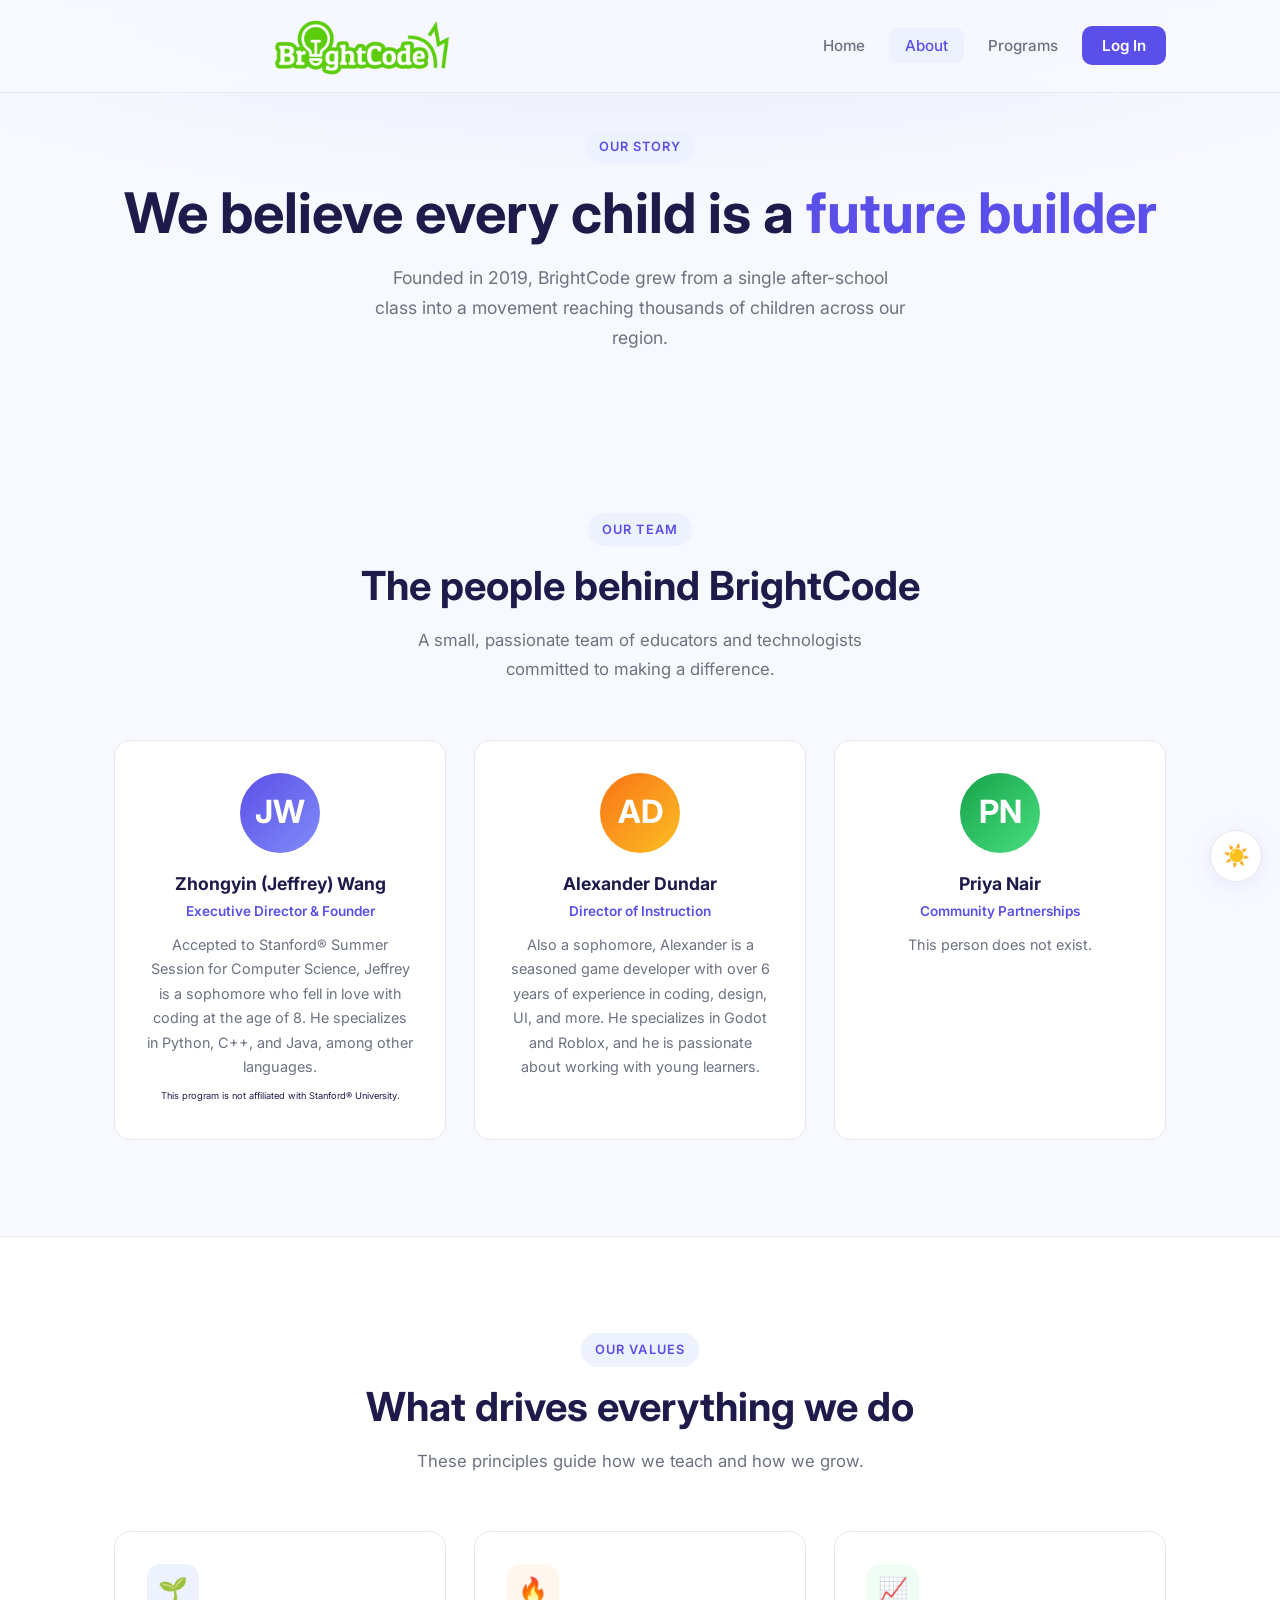
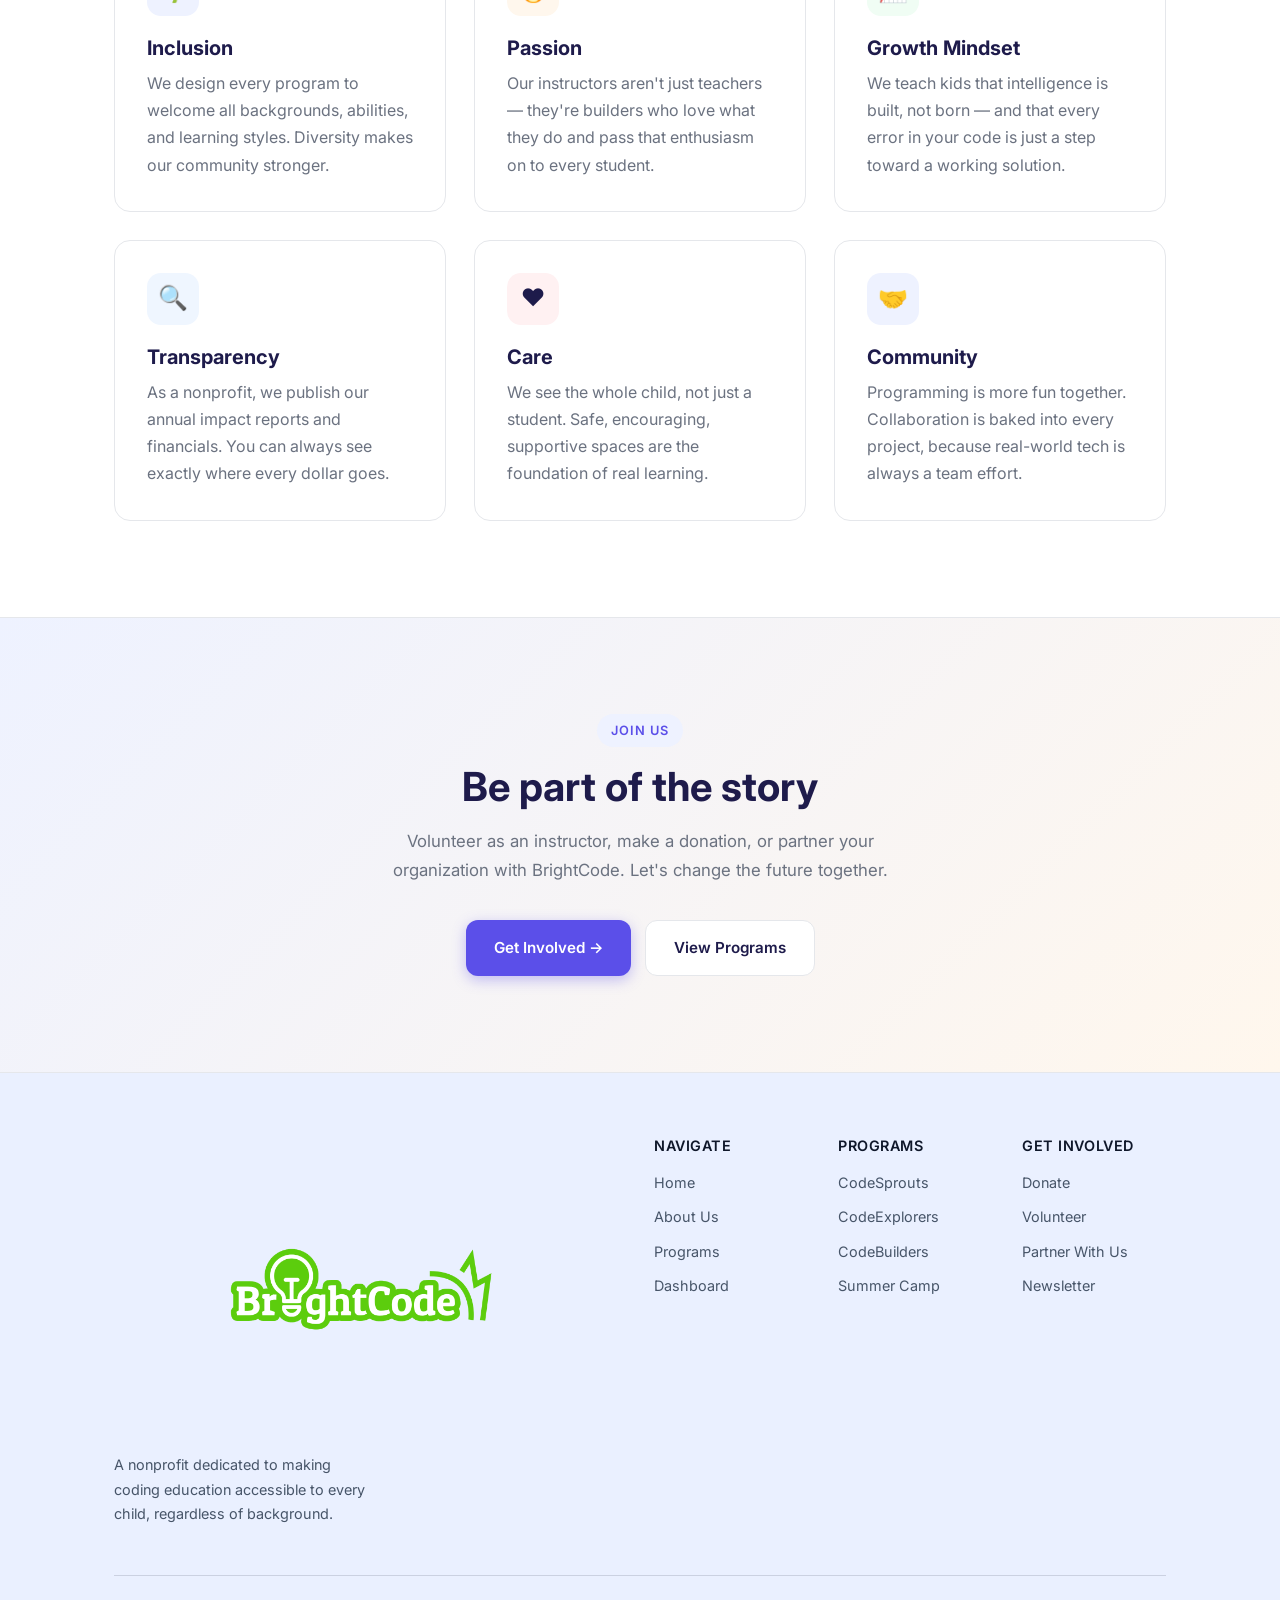
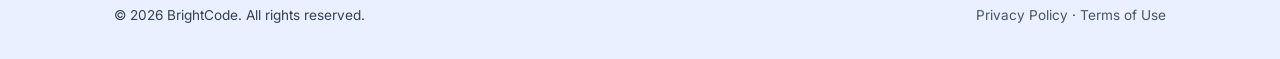
==== commit b22e43d8: "add login functionality (wip, supabase integration to come)" ====
--- a/about.html
+++ b/about.html
@@ -104,7 +104,7 @@
       <h2>Be part of the story</h2>
       <p>Volunteer as an instructor, make a donation, or partner your organization with BrightCode. Let's change the future together.</p>
       <div class="hero-actions">
-        <a href="contact.html" class="btn btn-primary">Get Involved →</a>
+        <a href="login.html#signup" class="btn btn-primary">Get Involved →</a>
         <a href="programs.html" class="btn btn-outline">View Programs</a>
       </div>
     </div>
--- a/styles.css
+++ b/styles.css
@@ -6,6 +6,7 @@
 }
 
 :root {
+  color-scheme: light dark;
   --primary: #5B4FE9;
   --primary-dark: #4338CA;
   --primary-light: #EEF2FF;
@@ -16,11 +17,94 @@
   --bg: #F8F9FF;
   --white: #ffffff;
   --border: #E5E7EB;
+  --surface-2: #F3F4F8;
+  --nav-bg: rgba(248, 249, 255, 0.85);
+  --nav-scrolled-bg: rgba(255, 255, 255, 0.96);
+  --nav-shadow: 0 2px 16px rgba(0,0,0,0.07);
+  --hero-radial: radial-gradient(ellipse 80% 60% at 50% -10%, rgba(91, 79, 233, 0.12), transparent);
+  --page-radial: radial-gradient(ellipse 70% 60% at 50% -10%, rgba(91, 79, 233, 0.1), transparent);
+  --code-window-bg: #1E1B4B;
+  --code-window-bar-bg: #2D2A5E;
+  --hero-video-bg: #0B102A;
+  --testimonials-bg: var(--primary);
+  --cta-gradient: linear-gradient(135deg, #EEF2FF 0%, #FFF7ED 100%);
+  --footer-bg: #EAF0FF;
+  --footer-text: #334155;
+  --footer-muted: #475569;
+  --footer-heading: #0F172A;
+  --footer-border: rgba(15, 23, 42, 0.14);
+  --footer-link-hover: #0B1220;
   --shadow: 0 4px 24px rgba(91, 79, 233, 0.10);
   --shadow-hover: 0 8px 36px rgba(91, 79, 233, 0.18);
   --radius: 16px;
   --radius-sm: 8px;
   --transition: 0.25s ease;
+}
+
+@media (prefers-color-scheme: dark) {
+  :root:not([data-theme='light']) {
+    --primary: #9087FF;
+    --primary-dark: #7B71F4;
+    --primary-light: rgba(144, 135, 255, 0.18);
+    --accent: #FB923C;
+    --accent-light: rgba(251, 146, 60, 0.18);
+    --text: #E7E9FF;
+    --text-muted: #B8BEDA;
+    --bg: #0F1220;
+    --white: #171C2F;
+    --border: #2A3350;
+    --surface-2: #131A2B;
+    --nav-bg: rgba(15, 18, 32, 0.86);
+    --nav-scrolled-bg: rgba(18, 23, 40, 0.96);
+    --nav-shadow: 0 10px 28px rgba(0, 0, 0, 0.34);
+    --hero-radial: radial-gradient(ellipse 80% 60% at 50% -10%, rgba(144, 135, 255, 0.2), transparent);
+    --page-radial: radial-gradient(ellipse 70% 60% at 50% -10%, rgba(144, 135, 255, 0.18), transparent);
+    --code-window-bg: #0A0F1E;
+    --code-window-bar-bg: #1A2540;
+    --hero-video-bg: #070B14;
+    --testimonials-bg: #121939;
+    --cta-gradient: linear-gradient(135deg, #131D40 0%, #31211A 100%);
+    --footer-bg: #090D1A;
+    --footer-text: rgba(255, 255, 255, 0.7);
+    --footer-muted: rgba(255, 255, 255, 0.55);
+    --footer-heading: #F8FAFF;
+    --footer-border: rgba(255,255,255,0.1);
+    --footer-link-hover: #FFFFFF;
+    --shadow: 0 8px 28px rgba(0, 0, 0, 0.35);
+    --shadow-hover: 0 12px 34px rgba(0, 0, 0, 0.45);
+  }
+}
+
+:root[data-theme='dark'] {
+    --primary: #9087FF;
+    --primary-dark: #7B71F4;
+    --primary-light: rgba(144, 135, 255, 0.18);
+    --accent: #FB923C;
+    --accent-light: rgba(251, 146, 60, 0.18);
+    --text: #E7E9FF;
+    --text-muted: #B8BEDA;
+    --bg: #0F1220;
+    --white: #171C2F;
+    --border: #2A3350;
+    --surface-2: #131A2B;
+    --nav-bg: rgba(15, 18, 32, 0.86);
+    --nav-scrolled-bg: rgba(18, 23, 40, 0.96);
+    --nav-shadow: 0 10px 28px rgba(0, 0, 0, 0.34);
+    --hero-radial: radial-gradient(ellipse 80% 60% at 50% -10%, rgba(144, 135, 255, 0.2), transparent);
+    --page-radial: radial-gradient(ellipse 70% 60% at 50% -10%, rgba(144, 135, 255, 0.18), transparent);
+    --code-window-bg: #0A0F1E;
+    --code-window-bar-bg: #1A2540;
+    --hero-video-bg: #070B14;
+    --testimonials-bg: #121939;
+    --cta-gradient: linear-gradient(135deg, #131D40 0%, #31211A 100%);
+    --footer-bg: #090D1A;
+    --footer-text: rgba(255, 255, 255, 0.7);
+    --footer-muted: rgba(255, 255, 255, 0.55);
+    --footer-heading: #F8FAFF;
+    --footer-border: rgba(255,255,255,0.1);
+    --footer-link-hover: #FFFFFF;
+    --shadow: 0 8px 28px rgba(0, 0, 0, 0.35);
+    --shadow-hover: 0 12px 34px rgba(0, 0, 0, 0.45);
 }
 
 html {
@@ -93,48 +177,60 @@
   left: 0;
   right: 0;
   z-index: 1000;
-  background: rgba(248, 249, 255, 0.85);
+  background: var(--nav-bg);
   backdrop-filter: blur(16px);
   border-bottom: 1px solid var(--border);
   transition: background var(--transition), box-shadow var(--transition);
 }
 
 nav.scrolled {
-  background: rgba(255, 255, 255, 0.96);
-  box-shadow: 0 2px 16px rgba(0,0,0,0.07);
+  background: var(--nav-scrolled-bg);
+  box-shadow: var(--nav-shadow);
 }
 
 .nav-inner {
   display: flex;
   align-items: center;
   justify-content: space-between;
-  height: 68px;
+  height: 92px;
 }
 
 .nav-logo {
   display: flex;
   align-items: center;
-  gap: 10px;
+  gap: 0;
   font-weight: 800;
   font-size: 1.15rem;
   color: var(--text);
 }
 
 .nav-logo .logo-icon {
-  width: 36px;
-  height: 36px;
-  background: var(--primary);
-  border-radius: 10px;
+  width: 500px;
+  height: 200px;
+  max-width: 100%;
+  background: transparent;
+  border: none;
+  border-radius: 0;
   display: flex;
   align-items: center;
   justify-content: center;
-  font-size: 1.1rem;
+  overflow: visible;
+}
+
+.logo-image {
+  width: 100%;
+  height: 100%;
+  object-fit: contain;
 }
 
 .nav-links {
   display: flex;
   align-items: center;
   gap: 8px;
+}
+
+.nav-inner {
+  min-width: 0;
 }
 
 .nav-links a {
@@ -229,7 +325,7 @@
   content: '';
   position: absolute;
   inset: 0;
-  background: radial-gradient(ellipse 80% 60% at 50% -10%, rgba(91, 79, 233, 0.12), transparent);
+  background: var(--hero-radial);
   pointer-events: none;
 }
 
@@ -283,7 +379,7 @@
 }
 
 .code-window {
-  background: #1E1B4B;
+  background: var(--code-window-bg);
   border-radius: 12px;
   overflow: hidden;
 }
@@ -293,7 +389,7 @@
   align-items: center;
   gap: 8px;
   padding: 12px 16px;
-  background: #2D2A5E;
+  background: var(--code-window-bar-bg);
 }
 
 .code-window-bar span {
@@ -322,7 +418,7 @@
 .code-body .num  { color: #F0ABFC; }
 
 .hero-video-wrap {
-  background: #0B102A;
+  background: var(--hero-video-bg);
 }
 
 .hero-video {
@@ -330,7 +426,7 @@
   aspect-ratio: 16 / 9;
   object-fit: cover;
   display: block;
-  background: #0B102A;
+  background: var(--hero-video-bg);
 }
 
 /* ===== BUTTONS ===== */
@@ -507,7 +603,7 @@
 }
 
 /* ===== TESTIMONIALS ===== */
-.testimonials { background: var(--primary); }
+.testimonials { background: var(--testimonials-bg); }
 .testimonials .section-tag {
   background: rgba(255,255,255,0.15);
   color: #fff;
@@ -569,7 +665,7 @@
 
 /* ===== CTA SECTION ===== */
 .cta-section {
-  background: linear-gradient(135deg, #EEF2FF 0%, #FFF7ED 100%);
+  background: var(--cta-gradient);
   border-top: 1px solid var(--border);
   border-bottom: 1px solid var(--border);
   text-align: center;
@@ -591,7 +687,7 @@
   content: '';
   position: absolute;
   inset: 0;
-  background: radial-gradient(ellipse 70% 60% at 50% -10%, rgba(91, 79, 233, 0.1), transparent);
+  background: var(--page-radial);
   pointer-events: none;
 }
 
@@ -872,10 +968,267 @@
 
 .form-success h3 { color: var(--text); margin-bottom: 10px; }
 
+/* ===== AUTH + DASHBOARD ===== */
+.auth-shell {
+  display: grid;
+  grid-template-columns: 0.95fr 1.05fr;
+  gap: 28px;
+  align-items: stretch;
+}
+
+.auth-panel {
+  background: var(--white);
+  border-radius: var(--radius);
+  border: 1px solid var(--border);
+  padding-top: 100px;
+  padding-bottom: 100px;
+  padding-left: 400px;
+  padding-right: 400px;
+  box-shadow: var(--shadow);
+}
+
+.auth-panel-feature {
+  background: linear-gradient(180deg, rgba(91, 79, 233, 0.08), rgba(255, 255, 255, 1));
+}
+
+.auth-panel h2 {
+  margin-bottom: 14px;
+}
+
+.auth-panel p {
+  color: var(--text-muted);
+}
+
+.auth-social-btn {
+  width: 100%;
+  justify-content: center;
+  margin-top: 20px;
+}
+
+.auth-mode-toggle {
+  display: grid;
+  grid-template-columns: 1fr 1fr;
+  gap: 10px;
+  margin: 18px 0 14px;
+}
+
+.auth-mode-btn {
+  border: 1px solid var(--border);
+  border-radius: 10px;
+  background: var(--bg);
+  color: var(--text-muted);
+  font-weight: 600;
+  font-size: 0.9rem;
+  padding: 10px 14px;
+  cursor: pointer;
+  transition: border-color var(--transition), color var(--transition), background var(--transition);
+}
+
+.auth-mode-btn.is-active {
+  border-color: var(--primary);
+  color: var(--primary);
+  background: var(--primary-light);
+}
+
+.auth-divider {
+  display: flex;
+  align-items: center;
+  gap: 14px;
+  margin: 22px 0;
+  color: var(--text-muted);
+  font-size: 0.82rem;
+  font-weight: 700;
+  letter-spacing: 0.08em;
+  text-transform: uppercase;
+}
+
+.auth-divider::before,
+.auth-divider::after {
+  content: '';
+  flex: 1;
+  height: 1px;
+  background: var(--border);
+}
+
+.auth-status {
+  min-height: 1.4rem;
+  margin-top: 16px;
+  font-size: 0.92rem;
+  font-weight: 600;
+}
+
+.auth-status.is-error {
+  color: #EF4444;
+}
+
+.auth-status.is-success {
+  color: #16A34A;
+}
+
+.auth-footnote {
+  margin-top: 16px;
+  color: var(--text-muted);
+  font-size: 0.92rem;
+}
+
+.auth-footnote a {
+  color: var(--primary);
+  font-weight: 700;
+}
+
+.auth-list {
+  display: grid;
+  gap: 14px;
+  margin-top: 28px;
+}
+
+.auth-list-item {
+  display: flex;
+  gap: 14px;
+  padding: 16px;
+  border-radius: 14px;
+  border: 1px solid var(--border);
+  background: var(--bg);
+}
+
+.auth-list-icon {
+  width: 40px;
+  height: 40px;
+  border-radius: 12px;
+  background: var(--primary-light);
+  display: flex;
+  align-items: center;
+  justify-content: center;
+  font-size: 1.05rem;
+  flex-shrink: 0;
+}
+
+.dashboard-shell {
+  display: grid;
+  gap: 24px;
+}
+
+.dashboard-toolbar {
+  display: flex;
+  justify-content: space-between;
+  align-items: flex-start;
+  gap: 16px;
+  flex-wrap: wrap;
+}
+
+.dashboard-status {
+  color: var(--text-muted);
+  font-size: 0.95rem;
+}
+
+.dashboard-grid {
+  display: grid;
+  grid-template-columns: 1.1fr 0.9fr;
+  gap: 24px;
+}
+
+.dashboard-card {
+  background: var(--white);
+  border: 1px solid var(--border);
+  border-radius: var(--radius);
+  padding: 28px;
+  box-shadow: var(--shadow);
+}
+
+.dashboard-card-highlight {
+  background: linear-gradient(180deg, rgba(91, 79, 233, 0.08), rgba(255, 255, 255, 1));
+}
+
+.dashboard-card-header {
+  display: flex;
+  justify-content: space-between;
+  align-items: center;
+  gap: 12px;
+  margin-bottom: 18px;
+}
+
+.status-badge {
+  display: inline-flex;
+  align-items: center;
+  justify-content: center;
+  padding: 6px 10px;
+  border-radius: 999px;
+  font-size: 0.78rem;
+  font-weight: 700;
+  background: var(--primary-light);
+  color: var(--primary);
+}
+
+.status-badge.is-muted {
+  background: var(--bg);
+  color: var(--text-muted);
+}
+
+.lesson-list {
+  display: grid;
+  gap: 12px;
+}
+
+.lesson-item {
+  display: flex;
+  justify-content: space-between;
+  align-items: center;
+  gap: 16px;
+  padding: 16px;
+  border-radius: 12px;
+  border: 1px solid var(--border);
+  background: var(--bg);
+}
+
+.lesson-item p {
+  margin: 6px 0 0;
+  color: var(--text-muted);
+  font-size: 0.88rem;
+}
+
+.lesson-action {
+  flex-shrink: 0;
+}
+
+.lesson-link {
+  white-space: nowrap;
+}
+
+.empty-state {
+  margin: 0;
+  padding: 16px;
+  border-radius: 12px;
+  background: var(--primary-light);
+  color: var(--primary);
+  border: 1px dashed rgba(91, 79, 233, 0.4);
+  font-weight: 600;
+}
+
+.auth-empty-card {
+  padding: 18px;
+  border-radius: 14px;
+  border: 1px dashed var(--border);
+  background: rgba(255, 255, 255, 0.6);
+}
+
+.auth-empty-card + .auth-empty-card {
+  margin-top: 14px;
+}
+
+.auth-empty-card strong {
+  display: block;
+  margin-bottom: 6px;
+}
+
+.auth-empty-card p {
+  margin: 0;
+  font-size: 0.9rem;
+}
+
 /* ===== FOOTER ===== */
 footer {
-  background: var(--text);
-  color: rgba(255,255,255,0.7);
+  background: var(--footer-bg);
+  color: var(--footer-text);
   padding: 64px 0 32px;
 }
 
@@ -887,18 +1240,24 @@
 }
 
 .footer-brand .nav-logo {
-  color: var(--white);
+  color: var(--footer-heading);
   margin-bottom: 16px;
 }
 
+.footer-brand .logo-icon {
+  width: 500px;
+  height: 300px;
+  max-width: 100%;
+}
+
 .footer-brand p {
-  color: rgba(255,255,255,0.55);
+  color: var(--footer-muted);
   font-size: 0.9rem;
   max-width: 260px;
 }
 
 .footer-col h4 {
-  color: var(--white);
+  color: var(--footer-heading);
   font-size: 0.9rem;
   font-weight: 600;
   margin-bottom: 16px;
@@ -908,16 +1267,16 @@
 
 .footer-col a {
   display: block;
-  color: rgba(255,255,255,0.55);
+  color: var(--footer-muted);
   font-size: 0.9rem;
   margin-bottom: 10px;
   transition: color var(--transition);
 }
 
-.footer-col a:hover { color: white; }
+.footer-col a:hover { color: var(--footer-link-hover); }
 
 .footer-bottom {
-  border-top: 1px solid rgba(255,255,255,0.1);
+  border-top: 1px solid var(--footer-border);
   padding-top: 28px;
   display: flex;
   justify-content: space-between;
@@ -925,8 +1284,8 @@
   font-size: 0.85rem;
 }
 
-.footer-bottom a { color: rgba(255,255,255,0.55); }
-.footer-bottom a:hover { color: white; }
+.footer-bottom a { color: var(--footer-muted); }
+.footer-bottom a:hover { color: var(--footer-link-hover); }
 
 /* ===== ANIMATIONS ===== */
 .fade-in {
@@ -938,6 +1297,37 @@
 .fade-in.visible {
   opacity: 1;
   transform: translateY(0);
+}
+
+.theme-toggle {
+  position: fixed;
+  right: 18px;
+  bottom: 18px;
+  width: 52px;
+  height: 52px;
+  border-radius: 999px;
+  border: 1px solid var(--border);
+  background: var(--white);
+  color: var(--text);
+  display: inline-flex;
+  align-items: center;
+  justify-content: center;
+  font-size: 1.35rem;
+  line-height: 1;
+  box-shadow: var(--shadow);
+  cursor: pointer;
+  z-index: 1200;
+  transition: transform var(--transition), box-shadow var(--transition), background var(--transition), border-color var(--transition);
+}
+
+.theme-toggle:hover {
+  transform: translateY(-2px);
+  box-shadow: var(--shadow-hover);
+}
+
+.theme-toggle:focus-visible {
+  outline: 2px solid var(--primary);
+  outline-offset: 2px;
 }
 
 /* ===== RESPONSIVE ===== */
@@ -956,4 +1346,10 @@
   .footer-grid { grid-template-columns: 1fr; }
   .form-row { grid-template-columns: 1fr; }
   section { padding: 64px 0; }
-}
+  .theme-toggle {
+    right: 14px;
+    bottom: 14px;
+    width: 48px;
+    height: 48px;
+  }
+}
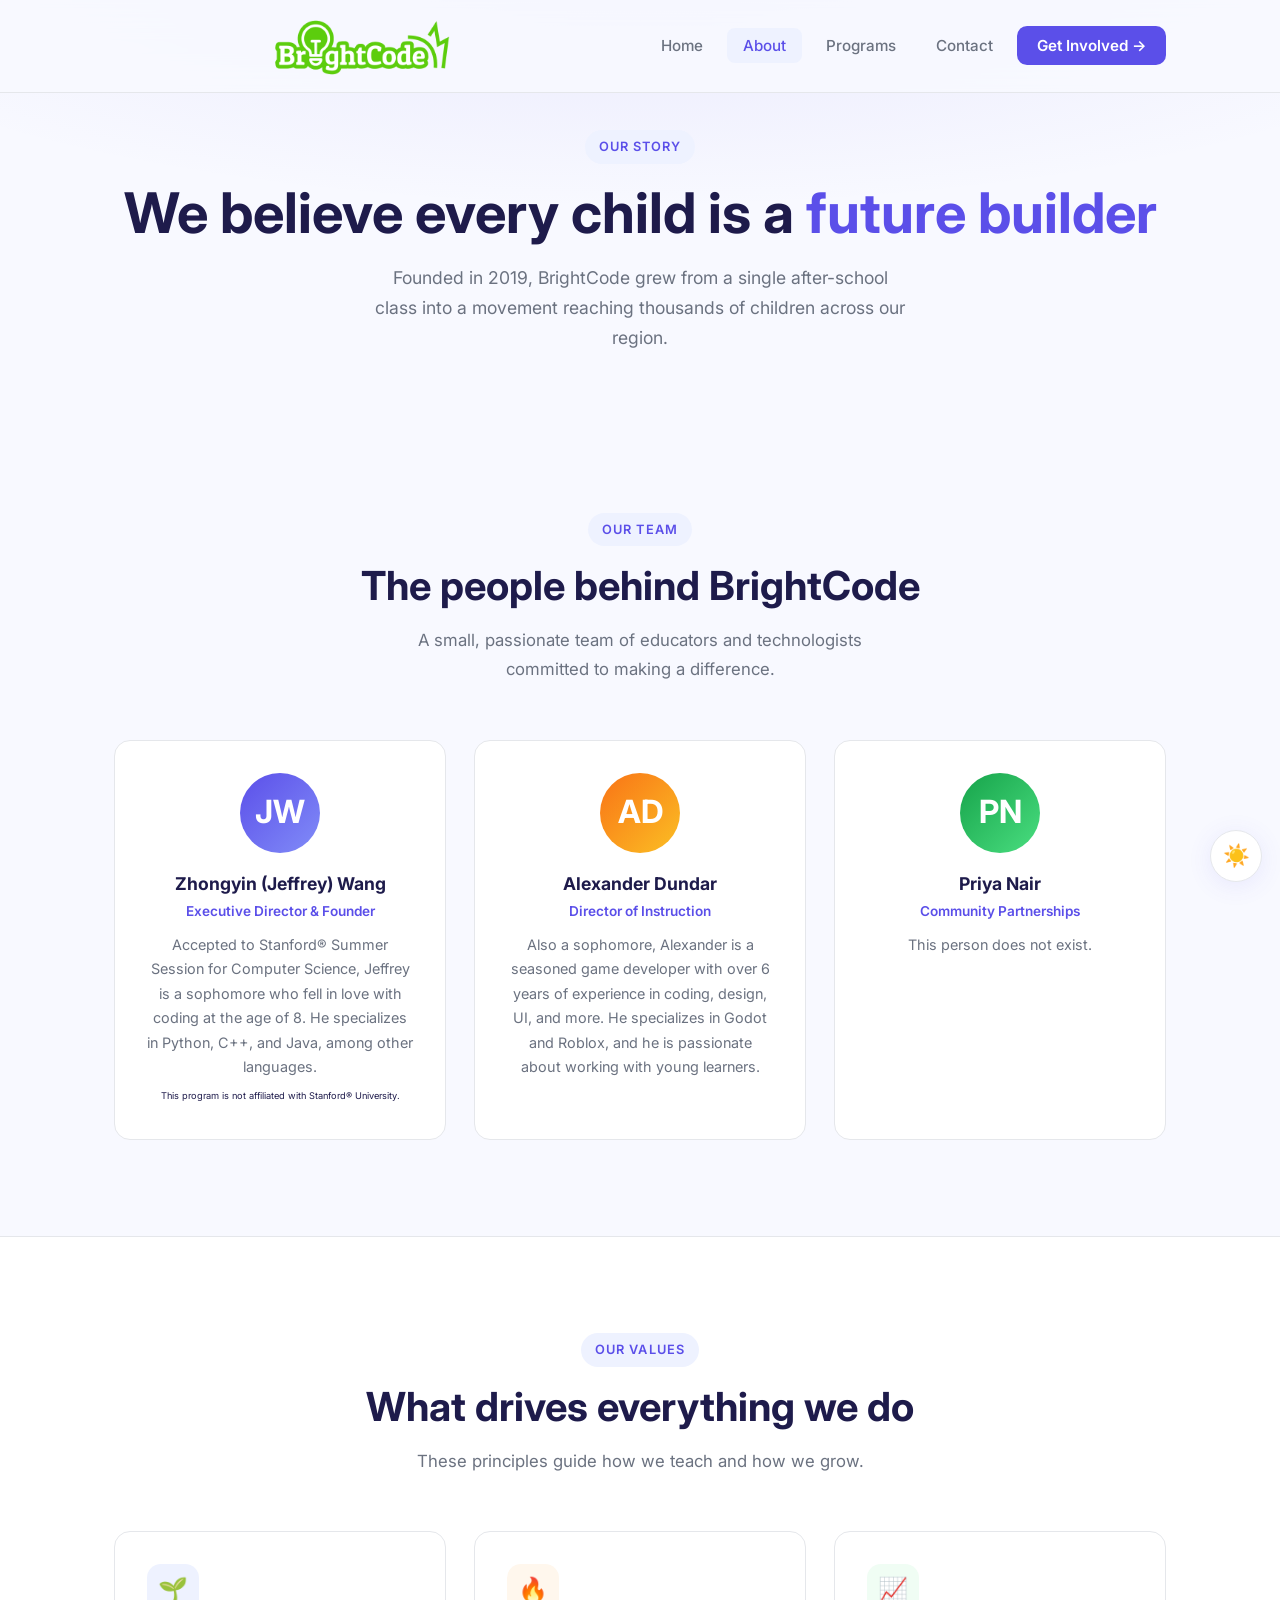
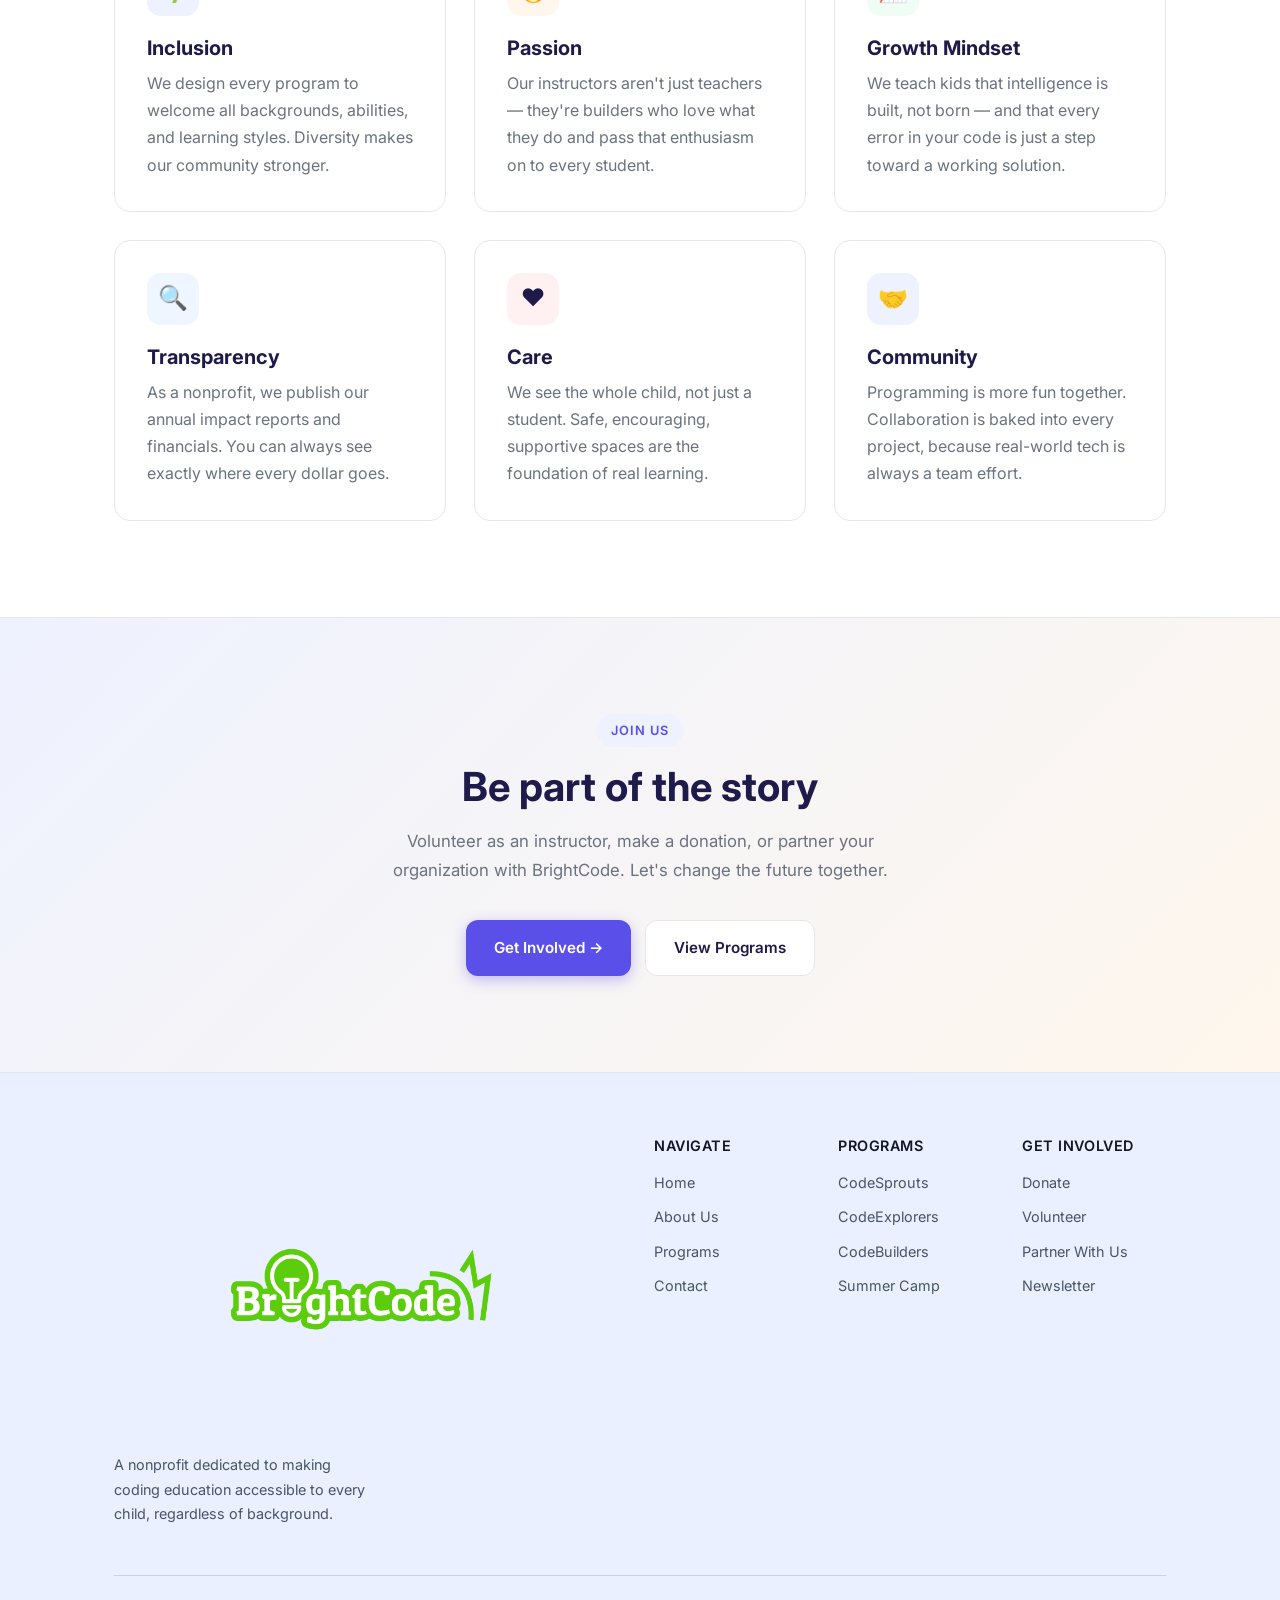
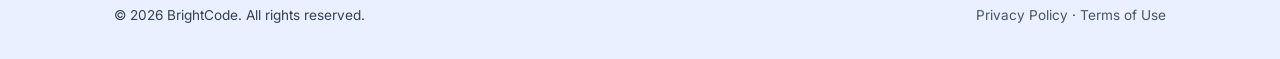
==== commit 550a31a6: "Revert "add login functionality (wip, supabase integration to come)" This reverts commit b22e43d8823" ====
--- a/about.html
+++ b/about.html
@@ -104,7 +104,7 @@
       <h2>Be part of the story</h2>
       <p>Volunteer as an instructor, make a donation, or partner your organization with BrightCode. Let's change the future together.</p>
       <div class="hero-actions">
-        <a href="login.html#signup" class="btn btn-primary">Get Involved →</a>
+        <a href="contact.html" class="btn btn-primary">Get Involved →</a>
         <a href="programs.html" class="btn btn-outline">View Programs</a>
       </div>
     </div>
--- a/styles.css
+++ b/styles.css
@@ -968,263 +968,6 @@
 
 .form-success h3 { color: var(--text); margin-bottom: 10px; }
 
-/* ===== AUTH + DASHBOARD ===== */
-.auth-shell {
-  display: grid;
-  grid-template-columns: 0.95fr 1.05fr;
-  gap: 28px;
-  align-items: stretch;
-}
-
-.auth-panel {
-  background: var(--white);
-  border-radius: var(--radius);
-  border: 1px solid var(--border);
-  padding-top: 100px;
-  padding-bottom: 100px;
-  padding-left: 400px;
-  padding-right: 400px;
-  box-shadow: var(--shadow);
-}
-
-.auth-panel-feature {
-  background: linear-gradient(180deg, rgba(91, 79, 233, 0.08), rgba(255, 255, 255, 1));
-}
-
-.auth-panel h2 {
-  margin-bottom: 14px;
-}
-
-.auth-panel p {
-  color: var(--text-muted);
-}
-
-.auth-social-btn {
-  width: 100%;
-  justify-content: center;
-  margin-top: 20px;
-}
-
-.auth-mode-toggle {
-  display: grid;
-  grid-template-columns: 1fr 1fr;
-  gap: 10px;
-  margin: 18px 0 14px;
-}
-
-.auth-mode-btn {
-  border: 1px solid var(--border);
-  border-radius: 10px;
-  background: var(--bg);
-  color: var(--text-muted);
-  font-weight: 600;
-  font-size: 0.9rem;
-  padding: 10px 14px;
-  cursor: pointer;
-  transition: border-color var(--transition), color var(--transition), background var(--transition);
-}
-
-.auth-mode-btn.is-active {
-  border-color: var(--primary);
-  color: var(--primary);
-  background: var(--primary-light);
-}
-
-.auth-divider {
-  display: flex;
-  align-items: center;
-  gap: 14px;
-  margin: 22px 0;
-  color: var(--text-muted);
-  font-size: 0.82rem;
-  font-weight: 700;
-  letter-spacing: 0.08em;
-  text-transform: uppercase;
-}
-
-.auth-divider::before,
-.auth-divider::after {
-  content: '';
-  flex: 1;
-  height: 1px;
-  background: var(--border);
-}
-
-.auth-status {
-  min-height: 1.4rem;
-  margin-top: 16px;
-  font-size: 0.92rem;
-  font-weight: 600;
-}
-
-.auth-status.is-error {
-  color: #EF4444;
-}
-
-.auth-status.is-success {
-  color: #16A34A;
-}
-
-.auth-footnote {
-  margin-top: 16px;
-  color: var(--text-muted);
-  font-size: 0.92rem;
-}
-
-.auth-footnote a {
-  color: var(--primary);
-  font-weight: 700;
-}
-
-.auth-list {
-  display: grid;
-  gap: 14px;
-  margin-top: 28px;
-}
-
-.auth-list-item {
-  display: flex;
-  gap: 14px;
-  padding: 16px;
-  border-radius: 14px;
-  border: 1px solid var(--border);
-  background: var(--bg);
-}
-
-.auth-list-icon {
-  width: 40px;
-  height: 40px;
-  border-radius: 12px;
-  background: var(--primary-light);
-  display: flex;
-  align-items: center;
-  justify-content: center;
-  font-size: 1.05rem;
-  flex-shrink: 0;
-}
-
-.dashboard-shell {
-  display: grid;
-  gap: 24px;
-}
-
-.dashboard-toolbar {
-  display: flex;
-  justify-content: space-between;
-  align-items: flex-start;
-  gap: 16px;
-  flex-wrap: wrap;
-}
-
-.dashboard-status {
-  color: var(--text-muted);
-  font-size: 0.95rem;
-}
-
-.dashboard-grid {
-  display: grid;
-  grid-template-columns: 1.1fr 0.9fr;
-  gap: 24px;
-}
-
-.dashboard-card {
-  background: var(--white);
-  border: 1px solid var(--border);
-  border-radius: var(--radius);
-  padding: 28px;
-  box-shadow: var(--shadow);
-}
-
-.dashboard-card-highlight {
-  background: linear-gradient(180deg, rgba(91, 79, 233, 0.08), rgba(255, 255, 255, 1));
-}
-
-.dashboard-card-header {
-  display: flex;
-  justify-content: space-between;
-  align-items: center;
-  gap: 12px;
-  margin-bottom: 18px;
-}
-
-.status-badge {
-  display: inline-flex;
-  align-items: center;
-  justify-content: center;
-  padding: 6px 10px;
-  border-radius: 999px;
-  font-size: 0.78rem;
-  font-weight: 700;
-  background: var(--primary-light);
-  color: var(--primary);
-}
-
-.status-badge.is-muted {
-  background: var(--bg);
-  color: var(--text-muted);
-}
-
-.lesson-list {
-  display: grid;
-  gap: 12px;
-}
-
-.lesson-item {
-  display: flex;
-  justify-content: space-between;
-  align-items: center;
-  gap: 16px;
-  padding: 16px;
-  border-radius: 12px;
-  border: 1px solid var(--border);
-  background: var(--bg);
-}
-
-.lesson-item p {
-  margin: 6px 0 0;
-  color: var(--text-muted);
-  font-size: 0.88rem;
-}
-
-.lesson-action {
-  flex-shrink: 0;
-}
-
-.lesson-link {
-  white-space: nowrap;
-}
-
-.empty-state {
-  margin: 0;
-  padding: 16px;
-  border-radius: 12px;
-  background: var(--primary-light);
-  color: var(--primary);
-  border: 1px dashed rgba(91, 79, 233, 0.4);
-  font-weight: 600;
-}
-
-.auth-empty-card {
-  padding: 18px;
-  border-radius: 14px;
-  border: 1px dashed var(--border);
-  background: rgba(255, 255, 255, 0.6);
-}
-
-.auth-empty-card + .auth-empty-card {
-  margin-top: 14px;
-}
-
-.auth-empty-card strong {
-  display: block;
-  margin-bottom: 6px;
-}
-
-.auth-empty-card p {
-  margin: 0;
-  font-size: 0.9rem;
-}
-
 /* ===== FOOTER ===== */
 footer {
   background: var(--footer-bg);
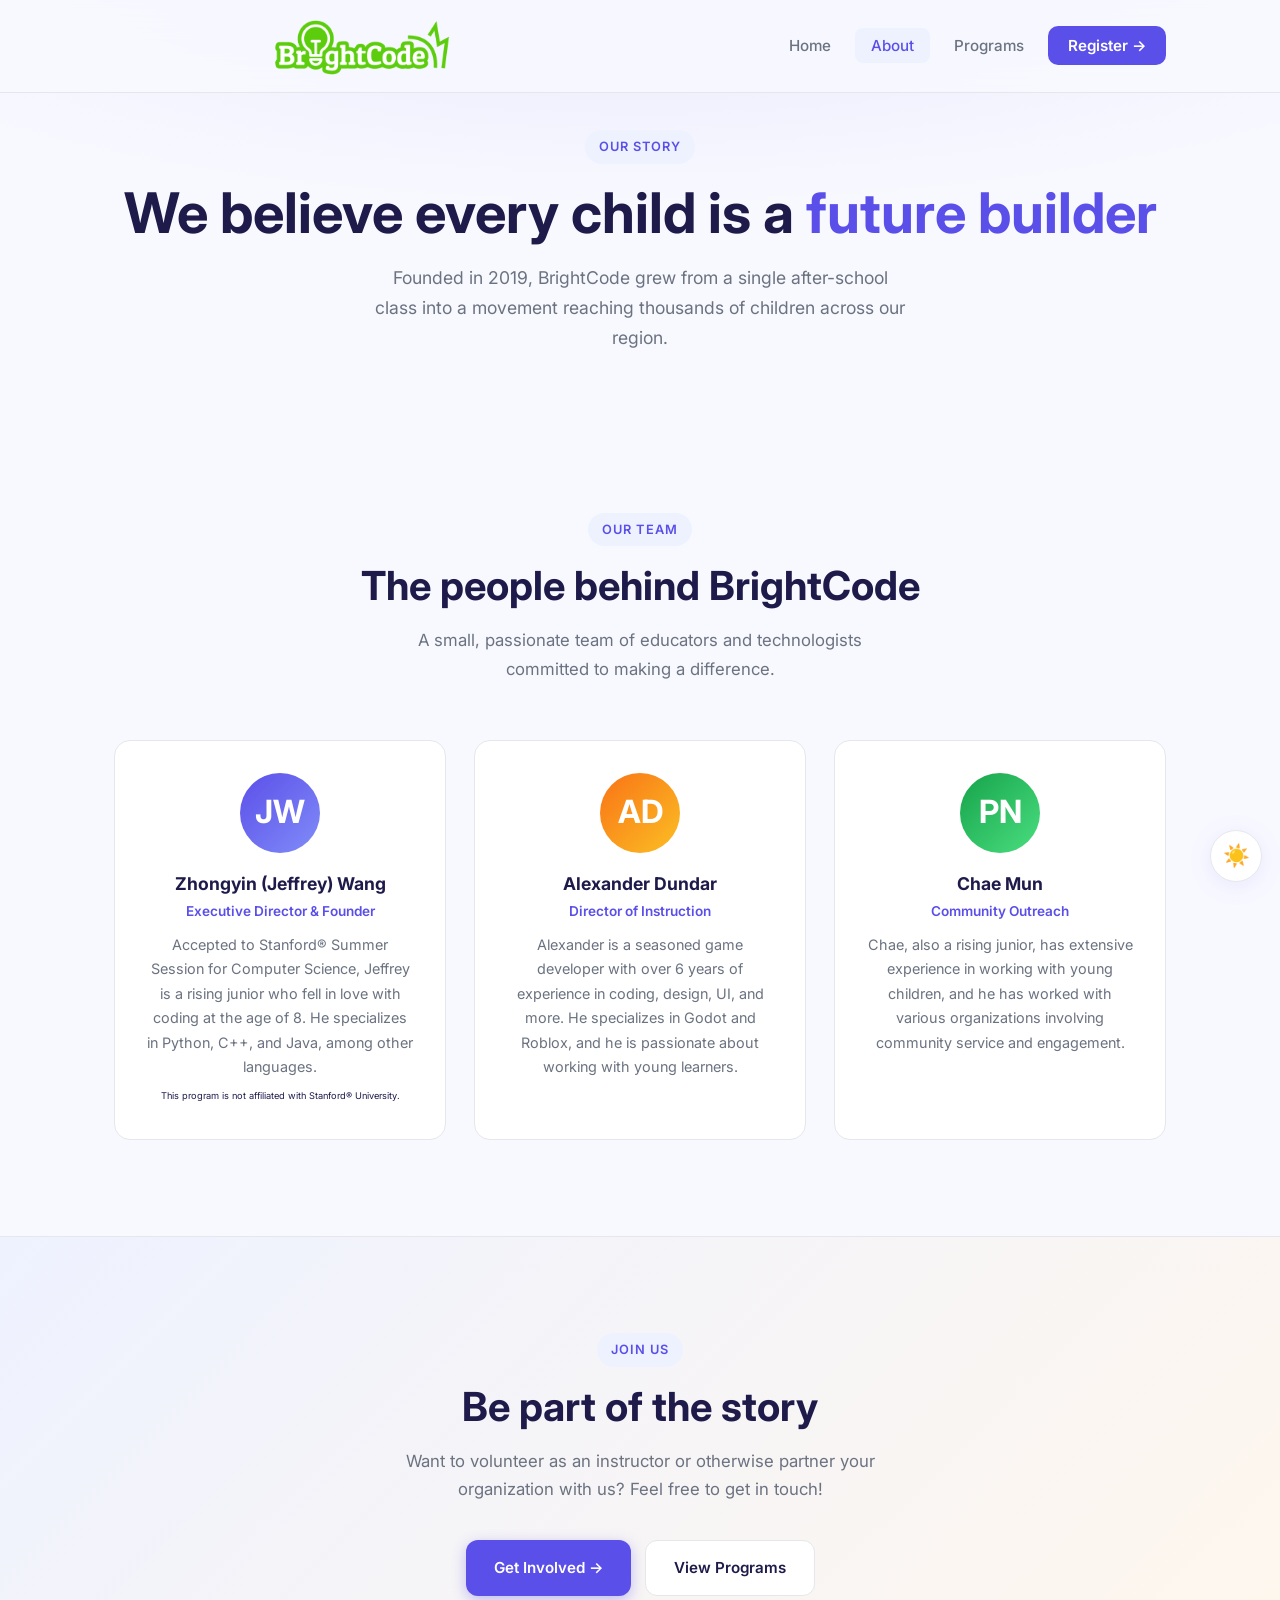
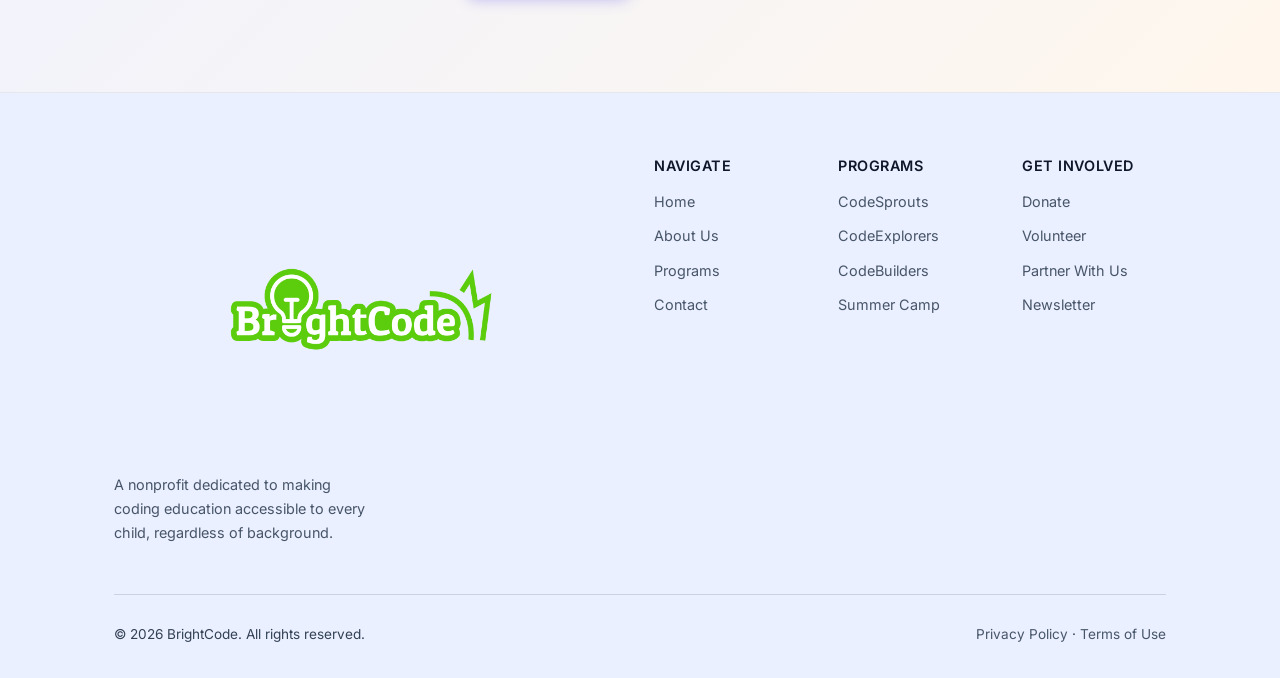
==== commit 3c3fe21c: "Update BrightCode site" ====
--- a/about.html
+++ b/about.html
@@ -35,63 +35,20 @@
           <div class="team-avatar" style="background: linear-gradient(135deg, #5B4FE9, #818CF8);">JW</div>
           <h3>Zhongyin (Jeffrey) Wang</h3>
           <span class="role">Executive Director & Founder</span>
-          <p>Accepted to Stanford® Summer Session for Computer Science, Jeffrey is a sophomore who fell in love with coding at the age of 8. He specializes in Python, C++, and Java, among other languages.</p>
+          <p>Accepted to Stanford® Summer Session for Computer Science, Jeffrey is a rising junior who fell in love with coding at the age of 8. He specializes in Python, C++, and Java, among other languages.</p>
           <small><small><small>This program is not affiliated with Stanford® University.</small></small></small>
         </div>
         <div class="team-card fade-in">
           <div class="team-avatar" style="background: linear-gradient(135deg, #F97316, #FBBF24);">AD</div>
           <h3>Alexander Dundar</h3>
           <span class="role">Director of Instruction</span>
-          <p>Also a sophomore, Alexander is a seasoned game developer with over 6 years of experience in coding, design, UI, and more. He specializes in Godot and Roblox, and he is passionate about working with young learners.</p>
+          <p>Alexander is a seasoned game developer with over 6 years of experience in coding, design, UI, and more. He specializes in Godot and Roblox, and he is passionate about working with young learners.</p>
         </div>
         <div class="team-card fade-in">
           <div class="team-avatar" style="background: linear-gradient(135deg, #16A34A, #4ADE80);">PN</div>
-          <h3>Priya Nair</h3>
-          <span class="role">Community Partnerships</span>
-          <p>This person does not exist.</p>
-        </div>
-      </div>
-    </div>
-  </section>
-
-  <!-- VALUES -->
-  <section style="background: var(--white); border-top: 1px solid var(--border);">
-    <div class="container">
-      <div class="section-header fade-in">
-        <span class="section-tag">Our Values</span>
-        <h2>What drives everything we do</h2>
-        <p>These principles guide how we teach and how we grow.</p>
-      </div>
-      <div class="grid-3">
-        <div class="card fade-in">
-          <div class="card-icon icon-purple">🌱</div>
-          <h3>Inclusion</h3>
-          <p>We design every program to welcome all backgrounds, abilities, and learning styles. Diversity makes our community stronger.</p>
-        </div>
-        <div class="card fade-in">
-          <div class="card-icon icon-orange">🔥</div>
-          <h3>Passion</h3>
-          <p>Our instructors aren't just teachers — they're builders who love what they do and pass that enthusiasm on to every student.</p>
-        </div>
-        <div class="card fade-in">
-          <div class="card-icon icon-green">📈</div>
-          <h3>Growth Mindset</h3>
-          <p>We teach kids that intelligence is built, not born — and that every error in your code is just a step toward a working solution.</p>
-        </div>
-        <div class="card fade-in">
-          <div class="card-icon icon-blue">🔍</div>
-          <h3>Transparency</h3>
-          <p>As a nonprofit, we publish our annual impact reports and financials. You can always see exactly where every dollar goes.</p>
-        </div>
-        <div class="card fade-in">
-          <div class="card-icon icon-pink">❤️</div>
-          <h3>Care</h3>
-          <p>We see the whole child, not just a student. Safe, encouraging, supportive spaces are the foundation of real learning.</p>
-        </div>
-        <div class="card fade-in">
-          <div class="card-icon icon-purple">🤝</div>
-          <h3>Community</h3>
-          <p>Programming is more fun together. Collaboration is baked into every project, because real-world tech is always a team effort.</p>
+          <h3>Chae Mun</h3>
+          <span class="role">Community Outreach</span>
+          <p>Chae, also a rising junior, has extensive experience in working with young children, and he has worked with various organizations involving community service and engagement.</p>
         </div>
       </div>
     </div>
@@ -102,7 +59,7 @@
     <div class="container fade-in">
       <span class="section-tag">Join Us</span>
       <h2>Be part of the story</h2>
-      <p>Volunteer as an instructor, make a donation, or partner your organization with BrightCode. Let's change the future together.</p>
+      <p>Want to volunteer as an instructor or otherwise partner your organization with us? Feel free to get in touch!</p>
       <div class="hero-actions">
         <a href="contact.html" class="btn btn-primary">Get Involved →</a>
         <a href="programs.html" class="btn btn-outline">View Programs</a>
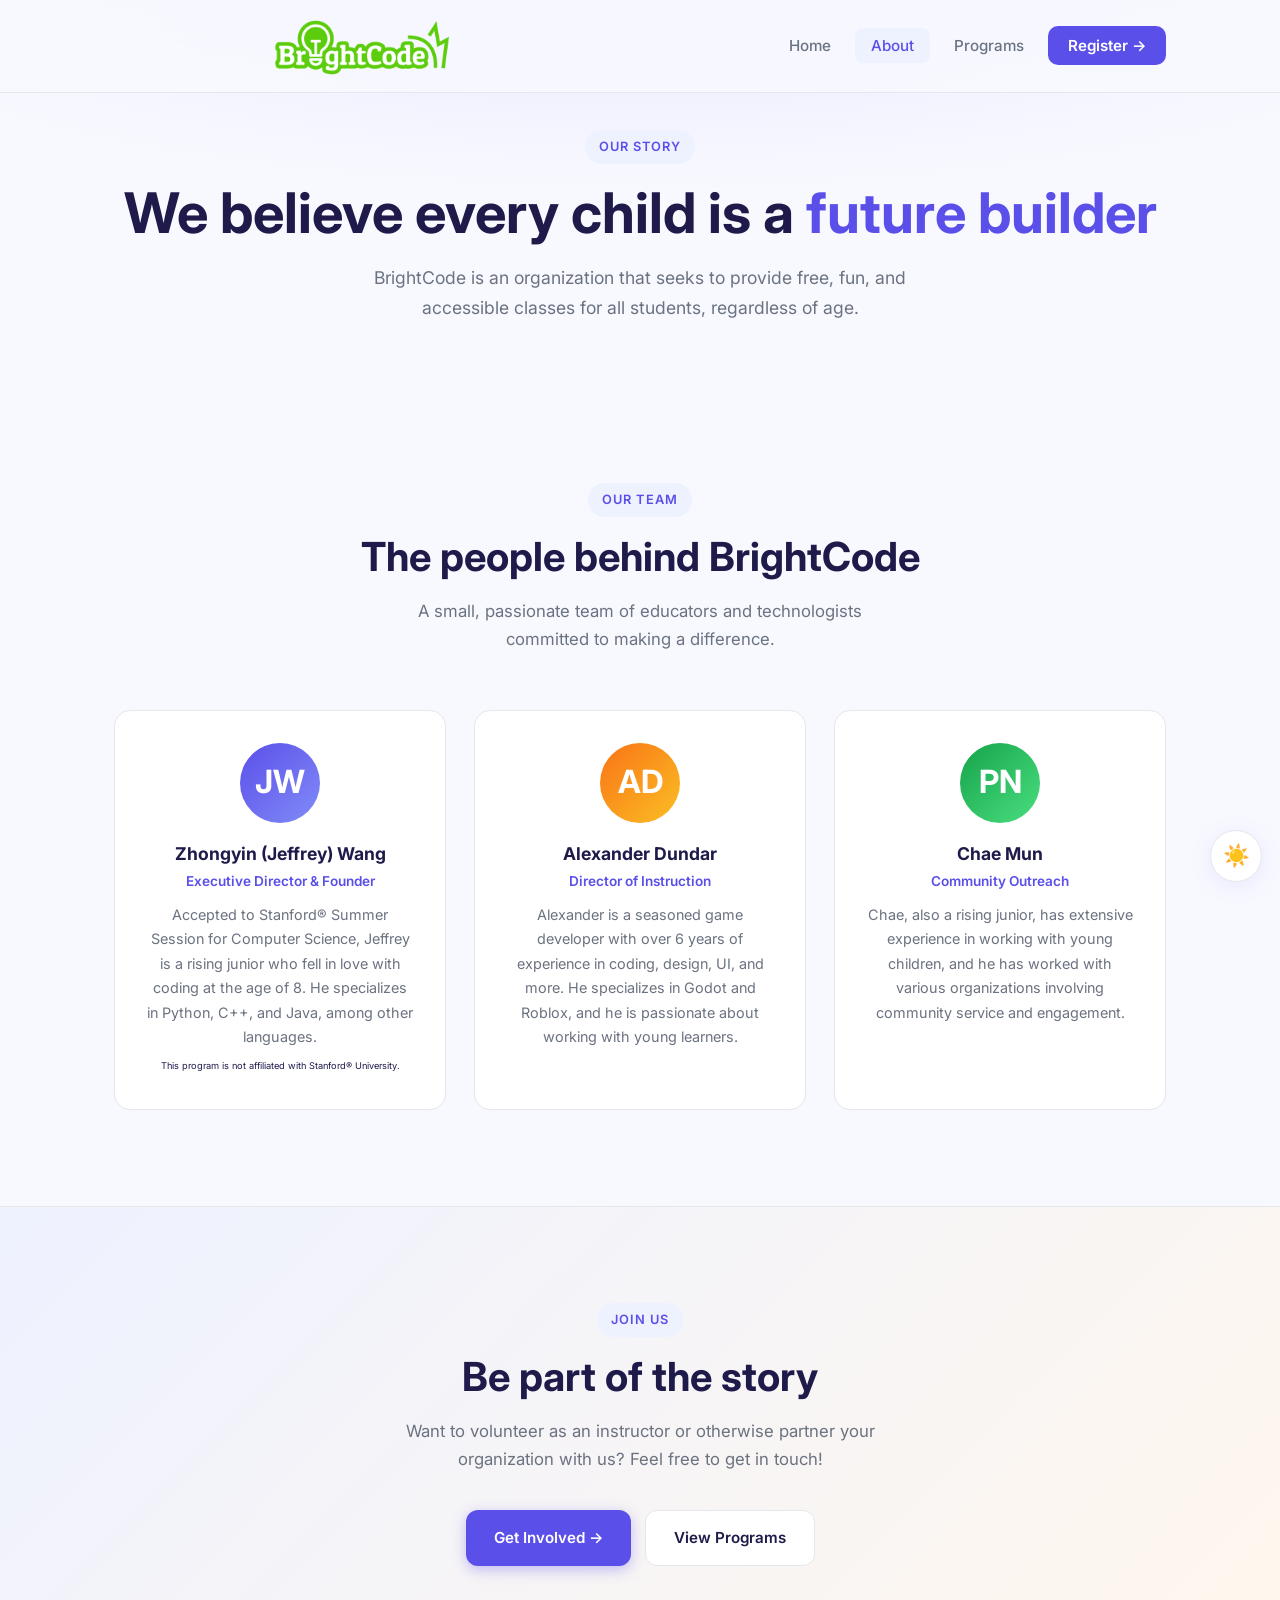
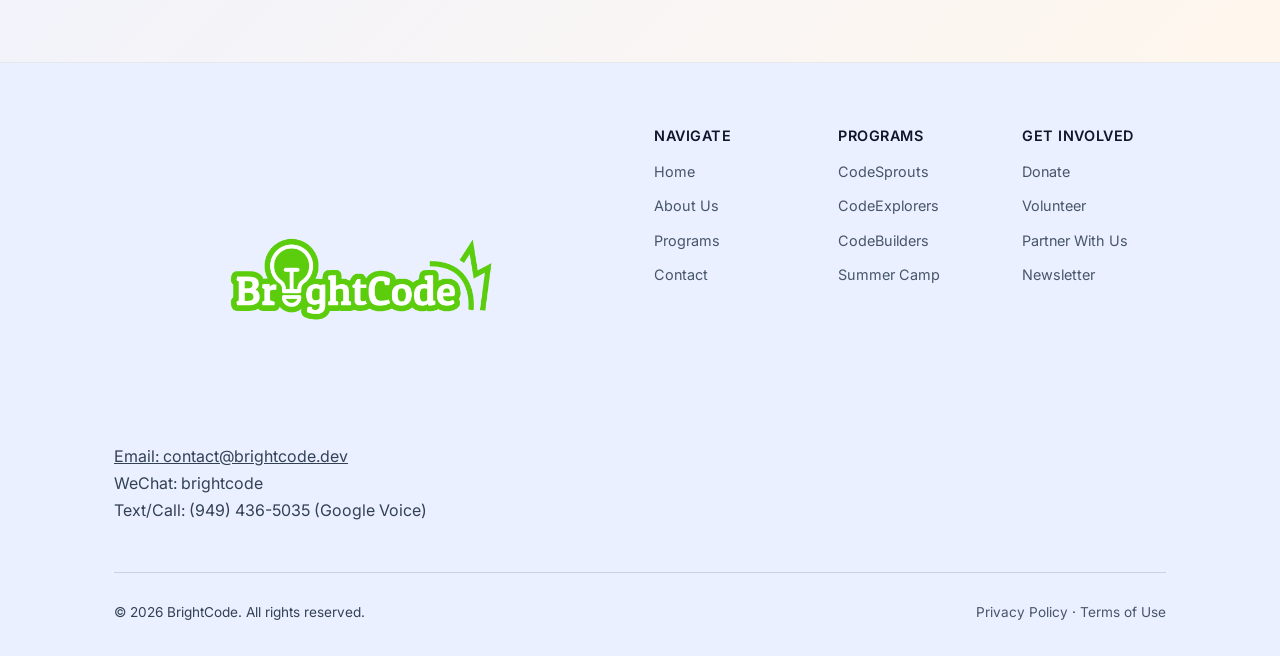
==== commit e78c2ae3: "fix info and contacts" ====
--- a/about.html
+++ b/about.html
@@ -18,7 +18,7 @@
     <div class="container">
       <span class="section-tag fade-in">Our Story</span>
       <h1 class="fade-in">We believe every child is a <span style="color:var(--primary)">future builder</span></h1>
-      <p class="fade-in">Founded in 2019, BrightCode grew from a single after-school class into a movement reaching thousands of children across our region.</p>
+      <p class="fade-in">BrightCode is an organization that seeks to provide free, fun, and accessible classes for all students, regardless of age.</p>
     </div>
   </div>
 
